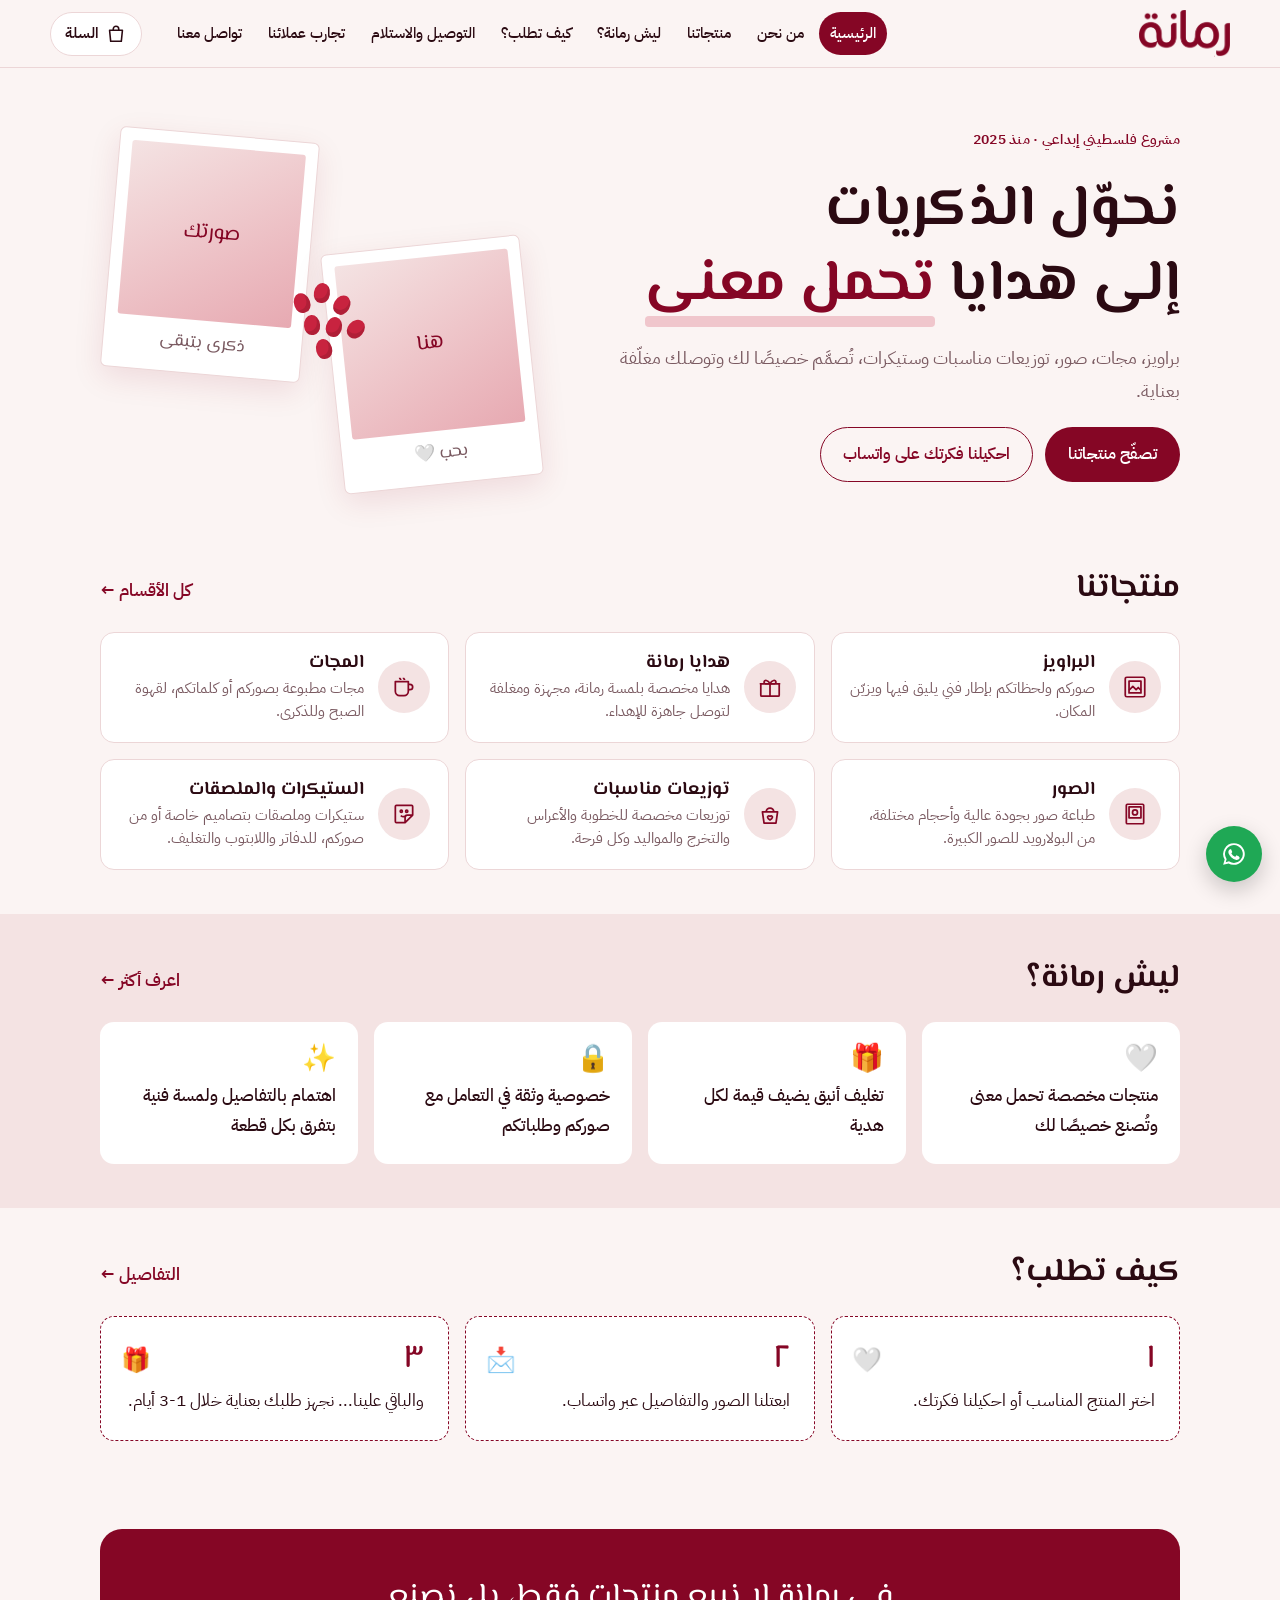
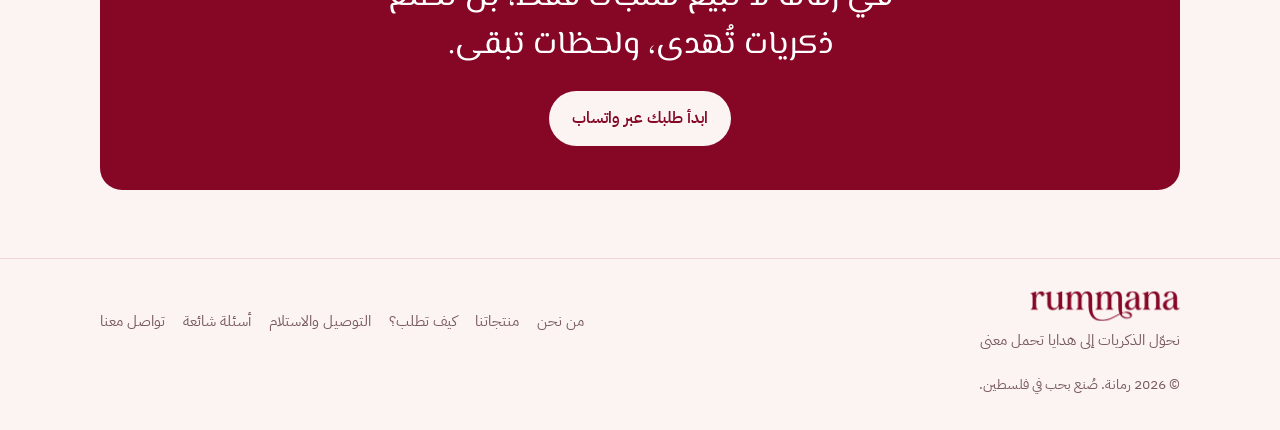
==== index.html @ a130f2e7 "Add Rummana store website Static Arabic RTL storefront with WhatsApp ordering, cart, FAQ and contact" ====
<!doctype html>
<html lang="ar" dir="rtl">
<head>
<meta charset="utf-8">
<meta name="viewport" content="width=device-width, initial-scale=1, viewport-fit=cover">
<meta name="description" content="رمانة مشروع فلسطيني إبداعي يقدّم منتجات وهدايا مخصصة: براويز، مجات، صور، توزيعات مناسبات وستيكرات. نحوّل الذكريات إلى هدايا تحمل معنى.">
<meta name="theme-color" content="#850625">
<link rel="canonical" href="https://rumana.ps/">
<meta property="og:type" content="website">
<meta property="og:url" content="https://rumana.ps/">
<meta property="og:title" content="رمانة | نحوّل الذكريات إلى هدايا تحمل معنى">
<meta property="og:description" content="منتجات وهدايا مخصصة من فلسطين: براويز، مجات، صور، توزيعات مناسبات وستيكرات. اطلب عبر واتساب.">
<meta property="og:image" content="https://rumana.ps/assets/logo-ar.png">
<meta property="og:locale" content="ar_PS">
<link rel="icon" type="image/png" href="assets/logo-ar.png">
<!--HEAD-START-->
<title>رمانة | هدايا تحمل معنى</title>
<link rel="preconnect" href="https://fonts.googleapis.com">
<link rel="preconnect" href="https://fonts.gstatic.com" crossorigin>
<link rel="stylesheet" href="https://fonts.googleapis.com/css2?family=El+Messiri:wght@500;600;700&family=IBM+Plex+Sans+Arabic:wght@400;500;600&display=swap">
<link rel="stylesheet" href="assets/style.css">
<!--HEAD-END-->
</head>
<body>
<!--BODY-START-->
<div class="site" dir="rtl" lang="ar">

<header class="topbar">
  <div class="topbar-in">
    <a href="#home" class="brand" aria-label="رمانة، الصفحة الرئيسية"><span class="logo-ar" role="img" aria-label="رمانة"></span></a>
    <button class="menu-btn" id="menuBtn" aria-expanded="false" aria-controls="mainNav"><span></span><span></span><span></span><b class="sr">القائمة</b></button>
    <button class="cart-btn" id="cartBtn" aria-controls="cart" aria-label="سلة الطلب">
      <svg viewBox="0 0 24 24" width="22" height="22" fill="none" stroke="currentColor" stroke-width="1.7" stroke-linejoin="round" aria-hidden="true"><path d="M5 8h14l-1.2 12H6.2L5 8Z"/><path d="M9 8V6.5a3 3 0 0 1 6 0V8"/></svg>
      <span class="cart-label">السلة</span><b class="cart-count" id="cartCount" hidden>0</b>
    </button>
    <nav class="mainnav" id="mainNav" aria-label="القائمة الرئيسية">
      <a href="#home" data-nav="home">الرئيسية</a>
      <a href="#about" data-nav="about">من نحن</a>
      <div class="has-sub">
        <a href="#products" data-nav="products">منتجاتنا</a>
        <div class="sub" id="subNav"></div>
      </div>
      <a href="#why" data-nav="why">ليش رمانة؟</a>
      <a href="#how" data-nav="how">كيف تطلب؟</a>
      <a href="#delivery" data-nav="delivery">التوصيل والاستلام</a>
      <a href="#reviews" data-nav="reviews">تجارب عملائنا</a>
      <a href="#contact" data-nav="contact">تواصل معنا</a>
    </nav>
  </div>
</header>

<main id="main">

  <!-- ===== الصفحة الرئيسية ===== -->
  <section class="page" data-page="home">
    <div class="hero wrap">
      <div class="hero-copy">
        <p class="eyebrow">مشروع فلسطيني إبداعي · منذ 2025</p>
        <h1>نحوّل الذكريات<br>إلى هدايا <em>تحمل معنى</em></h1>
        <p class="lead">براويز، مجات، صور، توزيعات مناسبات وستيكرات، تُصمَّم خصيصًا لك وتوصلك مغلّفة بعناية.</p>
        <div class="cta-row">
          <a class="btn btn-primary" href="#products">تصفّح منتجاتنا</a>
          <a class="btn btn-ghost js-wa" data-msg="مرحبا رمانة 🤍 عندي فكرة هدية وبدي أستفسر عنها">احكيلنا فكرتك على واتساب</a>
        </div>
      </div>
      <div class="hero-art" aria-hidden="true">
        <div class="polaroid p1"><div class="ph"><span>صورتك</span></div><i>ذكرى بتبقى</i></div>
        <div class="polaroid p2"><div class="ph"><span>هنا</span></div><i>بحب 🤍</i></div>
        <div class="seeds"><b></b><b></b><b></b><b></b><b></b><b></b><b></b></div>
      </div>
    </div>

    <div class="wrap block">
      <div class="block-head">
        <h2>منتجاتنا</h2>
        <a class="more" href="#products">كل الأقسام ←</a>
      </div>
      <div class="cat-grid" id="homeCats"></div>
    </div>

    <div class="band">
      <div class="wrap block">
        <div class="block-head"><h2>ليش رمانة؟</h2><a class="more" href="#why">اعرف أكثر ←</a></div>
        <div class="why-grid js-why"></div>
      </div>
    </div>

    <div class="wrap block">
      <div class="block-head"><h2>كيف تطلب؟</h2><a class="more" href="#how">التفاصيل ←</a></div>
      <ol class="steps js-steps"></ol>
    </div>

    <div class="wrap block">
      <div class="closing">
        <p class="closing-line">في رمانة لا نبيع منتجات فقط، بل نصنع ذكريات تُهدى، ولحظات تبقى.</p>
        <a class="btn btn-light js-wa" data-msg="مرحبا رمانة 🤍 بدي أطلب">ابدأ طلبك عبر واتساب</a>
      </div>
    </div>
  </section>

  <!-- ===== من نحن ===== -->
  <section class="page" data-page="about" hidden>
    <div class="wrap page-head">
      <p class="eyebrow">من نحن</p>
      <h1>قصة رمانة</h1>
    </div>
    <div class="wrap about">
      <div class="prose">
        <p class="first">رمانة مشروع فلسطيني إبداعي تأسس عام 2025 انطلاقًا من شغف بالفن والتصوير والإيمان بأن أجمل الهدايا هي تلك التي تحمل قصة وذكرى ومعنى.</p>
        <p>نقدّم في رمانة منتجات وهدايا مخصصة تُصمَّم بعناية لتُعبّر عن أصحابها، وتحوّل الصور واللحظات والكلمات إلى قطع فنية يمكن الاحتفاظ بها أو إهداؤها لمن نحب.</p>
        <p>نمزج بين جودة الطباعة، والتخصيص، والتغليف الأنيق، واللمسة الفنية التي تجعل كل منتج مختلفًا وفريدًا. كما نحرص على دعم الإنتاج المحلي والتعاون مع سيدات فلسطينيات في بعض المنتجات اليدوية، لنمنح كل قطعة قيمة تتجاوز شكلها الخارجي.</p>
        <p class="pull">في رمانة لا نبيع منتجات فقط، بل نصنع ذكريات تُهدى، ولحظات تبقى.</p>
      </div>
      <aside class="facts">
        <div><span>التأسيس</span><b>2025</b></div>
        <div><span>من</span><b>فلسطين</b></div>
        <div><span>شغفنا</span><b>الفن والتصوير</b></div>
        <div><span>نتعاون مع</span><b>سيدات فلسطينيات</b></div>
      </aside>
    </div>
  </section>

  <!-- ===== منتجاتنا ===== -->
  <section class="page" data-page="products" hidden>
    <div class="wrap page-head">
      <p class="eyebrow">منتجاتنا</p>
      <h1>اختر القسم</h1>
      <p class="lead">كل منتج بنجهزه خصيصًا إلك. اختر القسم، أو احكيلنا فكرتك وإحنا بنساعدك.</p>
    </div>
    <div class="wrap"><div class="cat-grid big" id="allCats"></div></div>
  </section>

  <!-- ===== صفحة القسم (تتعبّى تلقائيًا) ===== -->
  <section class="page" data-page="category" hidden>
    <div class="wrap page-head">
      <nav class="crumbs" aria-label="مسار التصفح"><a href="#products">منتجاتنا</a> <span>/</span> <span id="catCrumb"></span></nav>
      <h1 id="catTitle"></h1>
      <p class="lead" id="catBlurb"></p>
    </div>
    <div class="wrap">
      <div class="prod-grid" id="prodGrid"></div>
      <div class="custom-note">
        <p>ما لقيت اللي ببالك؟ كل منتجاتنا قابلة للتخصيص.</p>
        <a class="btn btn-primary js-wa" id="catCustom">احكيلنا فكرتك</a>
      </div>
      <div class="other-cats">
        <h2>أقسام ثانية</h2>
        <div class="chips" id="otherCats"></div>
      </div>
    </div>
  </section>

  <!-- ===== ليش رمانة ===== -->
  <section class="page" data-page="why" hidden>
    <div class="wrap page-head">
      <p class="eyebrow">ليش رمانة؟</p>
      <h1>لأن كل هدية إلها قصة</h1>
    </div>
    <div class="wrap"><div class="why-grid big js-why"></div></div>
  </section>

  <!-- ===== كيف تطلب ===== -->
  <section class="page" data-page="how" hidden>
    <div class="wrap page-head">
      <p class="eyebrow">كيف تطلب؟</p>
      <h1>ثلاث خطوات وبس</h1>
    </div>
    <div class="wrap">
      <ol class="steps big js-steps"></ol>
      <div class="faq" id="faq">
        <h2>أسئلة بتتكرر</h2>
        <div class="faq-list" id="faqList"></div>
      </div>
      <div class="custom-note">
        <p>جاهز؟ ابعتلنا على واتساب وابدأ طلبك.</p>
        <a class="btn btn-primary js-wa" data-msg="مرحبا رمانة 🤍 بدي أطلب">اطلب عبر واتساب</a>
      </div>
    </div>
  </section>

  <!-- ===== التوصيل والاستلام ===== -->
  <section class="page" data-page="delivery" hidden>
    <div class="wrap page-head">
      <p class="eyebrow">التوصيل والاستلام</p>
      <h1>بنوصلك وين ما كنت</h1>
    </div>
    <div class="wrap delivery">
      <div class="del-card">
        <span class="del-ic" aria-hidden="true">📦</span>
        <h2>التوصيل</h2>
        <p>نوفر خدمة التوصيل إلى مختلف مناطق الضفة الغربية والقدس.</p>
      </div>
      <div class="del-card">
        <span class="del-ic" aria-hidden="true">📍</span>
        <h2>نقاط الاستلام</h2>
        <p>كما تتوفر نقاط استلام لتسهيل استلام طلباتكم في:</p>
        <ul class="pickups" id="pickups"></ul>
      </div>
    </div>
    <div class="wrap"><p class="soft-note">نسعى دائمًا لتوفير خيارات استلام مريحة تناسبكم.</p></div>
  </section>

  <!-- ===== تجارب عملائنا ===== -->
  <section class="page" data-page="reviews" hidden>
    <div class="wrap page-head">
      <p class="eyebrow">تجارب عملائنا</p>
      <h1>كلامكم بيفرق معنا</h1>
      <p class="lead">كلمات جميلة نعتز بها من أشخاص اختاروا رمانة لتوثيق لحظاتهم وهداياهم المميزة 🤍</p>
    </div>
    <div class="wrap"><div class="reviews" id="reviews"></div></div>
  </section>

  <!-- ===== تواصل معنا ===== -->
  <section class="page" data-page="contact" hidden>
    <div class="wrap page-head">
      <p class="eyebrow">تواصل معنا</p>
      <h1>احكي معنا</h1>
      <p class="lead">جاهزين نساعدك في تنفيذ فكرتك أو الإجابة عن أي استفسار 🤍</p>
    </div>
    <div class="wrap contact" id="contactList"></div>
    <div class="wrap">
      <form class="order-form" id="inqForm" novalidate>
        <div class="of-head">
          <h2>ابعتلنا طلبك أو فكرتك</h2>
          <p>عبّي التفاصيل وبتنفتح محادثة واتساب فيها رسالتك جاهزة. الصور بتبعتها بنفس المحادثة.</p>
        </div>
        <div class="fields" id="inqFields"></div>
        <div class="field full">
          <label for="inq-cat">القسم</label>
          <select id="inq-cat" name="cat"></select>
        </div>
        <div class="field full">
          <label for="inq-details">شو فكرتك؟ <i>*</i></label>
          <textarea id="inq-details" name="details" rows="4" required placeholder="مثلًا: برواز لصورة تخرج بحجم 30×40 مع جملة تحت الصورة"></textarea>
        </div>
        <div class="form-foot">
          <button class="btn btn-primary" type="submit">أرسل عبر واتساب</button>
          <p class="form-msg" id="inqMsg" role="status"></p>
        </div>
      </form>
    </div>
  </section>

</main>

<footer class="foot">
  <div class="wrap foot-in">
    <div class="foot-brand">
      <span class="logo-en" role="img" aria-label="rummana"></span>
      <p>نحوّل الذكريات إلى هدايا تحمل معنى</p>
    </div>
    <nav class="foot-nav" aria-label="روابط سريعة">
      <a href="#about">من نحن</a><a href="#products">منتجاتنا</a><a href="#how">كيف تطلب؟</a><a href="#delivery">التوصيل والاستلام</a><a href="#how">أسئلة شائعة</a><a href="#contact">تواصل معنا</a>
    </nav>
    <p class="copy">© <span id="yr">2025</span> رمانة. صُنع بحب في فلسطين.</p>
  </div>
</footer>

<div class="drawer-bg" id="cartBg" hidden></div>
<aside class="drawer" id="cart" hidden aria-label="سلة الطلب" tabindex="-1">
  <div class="dr-head">
    <h2>سلة الطلب</h2>
    <button class="dr-close" id="cartClose" aria-label="إغلاق السلة">×</button>
  </div>
  <div class="dr-body">
    <div class="cart-empty" id="cartEmpty">
      <p>السلة فاضية.</p>
      <a class="btn btn-ghost" href="#products" id="cartBrowse">تصفّح منتجاتنا</a>
    </div>
    <ul class="cart-items" id="cartItems"></ul>
    <div class="cart-total" id="cartTotal" hidden></div>
    <form class="order-form in-drawer" id="checkout" novalidate hidden>
      <h3>بيانات الطلب</h3>
      <div class="fields" id="coFields"></div>
      <div class="field full">
        <label for="co-notes">ملاحظات أو نص بدك نطبعه</label>
        <textarea id="co-notes" name="notes" rows="3"></textarea>
      </div>
      <div class="form-foot">
        <button class="btn btn-primary" type="submit">أرسل الطلب عبر واتساب</button>
        <p class="form-msg" id="coMsg" role="status"></p>
      </div>
      <p class="small">بعد ما تبعت الطلب، ابعتلنا الصور بنفس محادثة الواتساب.</p>
    </form>
  </div>
</aside>

<div class="toast" id="toast" role="status" hidden></div>

<a class="wa-float js-wa" data-msg="مرحبا رمانة 🤍" aria-label="راسلنا على واتساب">
  <svg viewBox="0 0 24 24" width="26" height="26" aria-hidden="true"><path fill="currentColor" d="M12 2a10 10 0 0 0-8.6 15.1L2 22l5-1.3A10 10 0 1 0 12 2Zm0 18.2c-1.5 0-3-.4-4.3-1.2l-.3-.2-3 .8.8-2.9-.2-.3A8.2 8.2 0 1 1 12 20.2Zm4.5-6.1c-.2-.1-1.5-.7-1.7-.8-.2-.1-.4-.1-.6.1l-.8 1c-.1.2-.3.2-.5.1a6.7 6.7 0 0 1-3.3-2.9c-.2-.4.2-.4.7-1.3.1-.2 0-.3 0-.4l-.8-1.8c-.2-.5-.4-.4-.6-.4h-.5a1 1 0 0 0-.7.3 3 3 0 0 0-.9 2.2c0 1.3.9 2.5 1 2.7.1.2 1.8 2.8 4.4 3.9 1.6.7 2.3.8 3.1.6.5-.1 1.5-.6 1.7-1.2.2-.6.2-1.1.2-1.2-.1-.1-.3-.2-.6-.3Z"/></svg>
</a>

</div>

<script src="assets/data.js"></script>
<script src="assets/app.js"></script>
<!--BODY-END-->
</body>
</html>
---- assets/style.css ----
/* Layout: soft blush ground, maroon brand ink, polaroid hero; content in a centered 1120px column, RTL */
:root{
  --bg:#FBF4F3;          /* blush paper */
  --surface:#FFFFFF;
  --tint:#F4E3E3;        /* pomegranate pith */
  --ink:#2B0A12;         /* deep wine ink */
  --muted:#7A5A61;
  --line:#ECD6D7;
  --brand:#850625;       /* logo maroon */
  --brand-ink:#FFFFFF;
  --seed:#C8233F;        /* pomegranate seed */
  --leaf:#5E7550;
  --shadow:0 10px 30px rgba(133,6,37,.10);
  --f-display:"El Messiri", "IBM Plex Sans Arabic", "Segoe UI", Tahoma, sans-serif;
  --f-body:"IBM Plex Sans Arabic", "Segoe UI", Tahoma, Arial, sans-serif;
  --r:14px;
}
@media (prefers-color-scheme: dark){
  :root:not([data-theme="light"]){
    --bg:#1A0A0E; --surface:#24111A; --tint:#2E1520; --ink:#F7E9EB; --muted:#C2A3A9;
    --line:#3C1E28; --brand:#E2597A; --brand-ink:#1A0A0E; --seed:#FF7D95; --leaf:#9DB58E;
    --shadow:0 10px 30px rgba(0,0,0,.35); color-scheme:dark;
  }
}
:root[data-theme="dark"]{
  --bg:#1A0A0E; --surface:#24111A; --tint:#2E1520; --ink:#F7E9EB; --muted:#C2A3A9;
  --line:#3C1E28; --brand:#E2597A; --brand-ink:#1A0A0E; --seed:#FF7D95; --leaf:#9DB58E;
  --shadow:0 10px 30px rgba(0,0,0,.35); color-scheme:dark;
}

*,*::before,*::after{box-sizing:border-box}
[hidden]{display:none!important}
html{scroll-behavior:smooth}
body{margin:0;background:var(--bg);color:var(--ink);font-family:var(--f-body);font-size:17px;line-height:1.8}
.site{direction:rtl;min-height:100vh;display:flex;flex-direction:column;background:var(--bg);color:var(--ink);font-family:var(--f-body);font-size:17px;line-height:1.8}
main{flex:1}
img{max-width:100%;display:block}
a{color:inherit}
h1,h2,h3{font-family:var(--f-display);line-height:1.3;text-wrap:balance;margin:0;font-weight:700}
h1{font-size:clamp(2rem,1.2rem + 3.6vw,3.6rem)}
h2{font-size:clamp(1.45rem,1.1rem + 1.2vw,2rem)}
h3{font-size:1.2rem}
p{margin:0}
.sr{position:absolute;width:1px;height:1px;overflow:hidden;clip:rect(0 0 0 0)}
.wrap{width:100%;max-width:1120px;margin-inline:auto;padding-inline:20px}
:focus-visible{outline:3px solid var(--seed);outline-offset:3px;border-radius:6px}

/* logos as masks so they recolor with the theme */
.logo-ar,.logo-en{display:block;background:var(--brand);-webkit-mask:var(--m) center/contain no-repeat;mask:var(--m) center/contain no-repeat}
.logo-ar{--m:url("[data-uri]");width:92px;aspect-ratio:387/199}
.logo-en{--m:url("[data-uri]");width:150px;aspect-ratio:310/61}

/* ---------- header ---------- */
.topbar{position:sticky;top:env(safe-area-inset-top,0px);z-index:30;background:color-mix(in srgb,var(--bg) 88%,transparent);backdrop-filter:blur(10px);border-bottom:1px solid var(--line)}
.topbar-in{max-width:1220px;margin-inline:auto;padding:10px 20px;display:flex;align-items:center;gap:24px}
.brand{display:block;flex:none}
.mainnav{display:flex;align-items:center;gap:4px;margin-inline-start:auto;flex-wrap:wrap}
.mainnav a{text-decoration:none;padding:8px 11px;border-radius:999px;font-size:.95rem;font-weight:500;color:var(--ink);white-space:nowrap}
.mainnav a:hover{background:var(--tint)}
.mainnav a.on{background:var(--brand);color:var(--brand-ink)}
.has-sub{position:relative}
.sub{position:absolute;inset-inline-start:0;top:100%;min-width:220px;background:var(--surface);border:1px solid var(--line);border-radius:var(--r);box-shadow:var(--shadow);padding:8px;display:none;flex-direction:column}
.has-sub:hover .sub,.has-sub:focus-within .sub{display:flex}
.sub a{border-radius:10px}
.menu-btn{display:none;margin-inline-start:auto;width:44px;height:44px;border:1px solid var(--line);border-radius:12px;background:var(--surface);flex-direction:column;justify-content:center;align-items:center;gap:5px;cursor:pointer}
.menu-btn span{display:block;width:20px;height:2px;background:var(--ink);border-radius:2px;transition:transform .2s}

@media (max-width:1060px){
  .menu-btn{display:flex}
  .topbar-in{flex-wrap:wrap}
  .mainnav{display:none;width:100%;flex-direction:column;align-items:stretch;padding-block:8px 14px}
  .mainnav.open{display:flex}
  .mainnav a{padding:12px 14px;font-size:1.05rem}
  .sub{position:static;display:flex;box-shadow:none;border:0;background:transparent;padding:0 16px 0 0;min-width:0}
  .sub a{font-size:.95rem;color:var(--muted)}
}

/* ---------- buttons ---------- */
.btn{display:inline-flex;align-items:center;justify-content:center;gap:8px;padding:12px 22px;border-radius:999px;font-weight:600;text-decoration:none;font-size:1rem;cursor:pointer;border:1.5px solid transparent;transition:transform .15s,background .15s}
.btn:hover{transform:translateY(-1px)}
.btn-primary{background:var(--brand);color:var(--brand-ink)}
.btn-ghost{border-color:var(--brand);color:var(--brand)}
.btn-ghost:hover{background:var(--tint)}
.btn-light{background:var(--bg);color:var(--brand)}
.cta-row{display:flex;flex-wrap:wrap;gap:12px}

/* ---------- hero ---------- */
.hero{display:grid;grid-template-columns:1.15fr .85fr;gap:40px;align-items:center;padding-block:56px 40px}
.hero-copy{display:flex;flex-direction:column;gap:20px;min-width:0}
.eyebrow{color:var(--brand);font-weight:600;font-size:.9rem;letter-spacing:.02em}
.hero h1 em{font-style:normal;color:var(--brand);position:relative;white-space:nowrap}
.hero h1 em::after{content:"";position:absolute;inset-inline:0;bottom:.05em;height:.18em;background:var(--seed);opacity:.22;border-radius:4px}
.lead{color:var(--muted);font-size:1.12rem;max-width:56ch}
.hero-art{position:relative;height:360px}
.polaroid{position:absolute;background:var(--surface);padding:12px 12px 14px;border-radius:6px;box-shadow:var(--shadow);width:200px;border:1px solid var(--line);display:flex;flex-direction:column;gap:8px}
.polaroid .ph{aspect-ratio:1;border-radius:3px;background:linear-gradient(150deg,var(--tint),color-mix(in srgb,var(--seed) 30%,var(--tint)));display:grid;place-items:center;color:var(--brand);font-family:var(--f-display);font-size:1.3rem}
.polaroid i{font-style:normal;font-family:var(--f-display);text-align:center;color:var(--muted)}
.p1{inset-inline-end:10px;top:10px;transform:rotate(5deg)}
.p2{inset-inline-start:10px;bottom:0;transform:rotate(-6deg)}
.seeds{position:absolute;inset-inline-end:44%;top:44%;width:80px;height:80px}
.seeds b{position:absolute;width:16px;height:20px;border-radius:50% 50% 45% 45%;background:var(--seed);box-shadow:inset -3px -4px 0 rgba(0,0,0,.12)}
.seeds b:nth-child(1){left:0;top:10px;transform:rotate(-20deg)}
.seeds b:nth-child(2){left:20px;top:0;transform:rotate(10deg)}
.seeds b:nth-child(3){left:40px;top:12px;transform:rotate(30deg)}
.seeds b:nth-child(4){left:10px;top:32px;transform:rotate(-5deg)}
.seeds b:nth-child(5){left:32px;top:34px;transform:rotate(15deg)}
.seeds b:nth-child(6){left:54px;top:36px;transform:rotate(40deg)}
.seeds b:nth-child(7){left:22px;top:56px;transform:rotate(-15deg)}
@media (prefers-reduced-motion:no-preference){
  .p1{animation:float 7s ease-in-out infinite}
  .p2{animation:float 8s ease-in-out infinite reverse}
  @keyframes float{50%{translate:0 -8px}}
}
@media (max-width:820px){
  .hero{grid-template-columns:1fr;padding-block:32px 16px}
  .hero-art{height:280px;max-width:380px;width:100%;margin-inline:auto}
  .polaroid{width:160px}
}

/* ---------- blocks ---------- */
.block{padding-block:44px}
.block-head{display:flex;align-items:baseline;justify-content:space-between;gap:16px;margin-bottom:22px}
.more{color:var(--brand);text-decoration:none;font-weight:600;white-space:nowrap}
.band{background:var(--tint)}
.page-head{padding-block:48px 28px;display:flex;flex-direction:column;gap:12px}
.page{padding-bottom:56px}
.page[data-page="home"]{padding-bottom:0}

/* categories */
.cat-grid{display:grid;grid-template-columns:repeat(3,minmax(0,1fr));gap:16px}
.cat{display:flex;gap:14px;align-items:center;padding:18px;background:var(--surface);border:1px solid var(--line);border-radius:var(--r);text-decoration:none;transition:border-color .15s,transform .15s}
.cat:hover{border-color:var(--brand);transform:translateY(-2px)}
.cat-ic{flex:none;width:52px;height:52px;border-radius:50%;background:var(--tint);color:var(--brand);display:grid;place-items:center}
.cat-ic svg{width:26px;height:26px}
.cat-tx{min-width:0;display:flex;flex-direction:column;gap:2px}
.cat-tx h3{font-size:1.15rem}
.cat-tx p{color:var(--muted);font-size:.92rem;line-height:1.6}
.cat-grid.big .cat{flex-direction:column;align-items:flex-start;padding:26px}
.cat-grid.big .cat-ic{width:64px;height:64px}
.cat-grid.big .go{color:var(--brand);font-weight:600;font-size:.95rem;margin-top:6px}
@media (max-width:900px){.cat-grid{grid-template-columns:repeat(2,minmax(0,1fr))}}
@media (max-width:560px){.cat-grid{grid-template-columns:1fr}}

/* why */
.why-grid{display:grid;grid-template-columns:repeat(4,minmax(0,1fr));gap:16px}
.why{background:var(--surface);border-radius:var(--r);padding:22px;display:flex;flex-direction:column;gap:10px}
.why .em{font-size:1.7rem;line-height:1}
.why p{font-weight:500}
.why-grid.big{grid-template-columns:repeat(2,minmax(0,1fr))}
.why-grid.big .why{border:1px solid var(--line);padding:30px}
.why-grid.big .why p{font-size:1.15rem}
@media (max-width:900px){.why-grid{grid-template-columns:repeat(2,minmax(0,1fr))}}
@media (max-width:560px){.why-grid,.why-grid.big{grid-template-columns:1fr}}

/* steps (a real sequence) */
.steps{list-style:none;margin:0;padding:0;display:grid;grid-template-columns:repeat(3,minmax(0,1fr));gap:16px;counter-reset:s}
.steps li{counter-increment:s;position:relative;padding:24px;border:1px dashed var(--brand);border-radius:var(--r);display:flex;flex-direction:column;gap:10px;background:var(--surface)}
.steps li::before{content:counter(s,arabic-indic);font-family:var(--f-display);font-size:2.2rem;line-height:1;color:var(--brand)}
.steps .em{position:absolute;inset-inline-end:20px;top:22px;font-size:1.5rem}
.steps.big li p{font-size:1.15rem}
@media (max-width:760px){.steps{grid-template-columns:1fr}}

.closing{background:var(--brand);color:var(--brand-ink);border-radius:22px;padding:44px 28px;display:flex;flex-direction:column;align-items:center;gap:22px;text-align:center}
.closing-line{font-family:var(--f-display);font-size:clamp(1.35rem,1rem + 1.4vw,2rem);max-width:30ch;line-height:1.5}

/* about */
.about{display:grid;grid-template-columns:1.6fr 1fr;gap:40px;align-items:start}
.prose{display:flex;flex-direction:column;gap:18px;max-width:64ch}
.prose .first{font-size:1.2rem;font-weight:500}
.pull{font-family:var(--f-display);font-size:1.5rem;color:var(--brand);border-inline-start:3px solid var(--seed);padding-inline-start:18px;line-height:1.6}
.facts{display:grid;grid-template-columns:1fr 1fr;gap:12px;background:var(--tint);border-radius:var(--r);padding:20px}
.facts div{display:flex;flex-direction:column}
.facts span{font-size:.85rem;color:var(--muted)}
.facts b{font-family:var(--f-display);font-size:1.2rem;color:var(--brand)}
@media (max-width:820px){.about{grid-template-columns:1fr}}

/* products */
.crumbs{font-size:.92rem;color:var(--muted);display:flex;gap:8px}
.crumbs a{color:var(--brand);text-decoration:none}
.prod-grid{display:grid;grid-template-columns:repeat(3,minmax(0,1fr));gap:20px}
.prod{background:var(--surface);border:1px solid var(--line);border-radius:var(--r);overflow:hidden;display:flex;flex-direction:column}
.prod-img{aspect-ratio:4/5;background:var(--tint);display:grid;place-items:center;overflow:hidden}
.prod-img img{width:100%;height:100%;object-fit:cover}
.prod-img.ph{border-bottom:1px dashed var(--line);color:var(--muted);font-size:.95rem;text-align:center;padding:12px;gap:6px;align-content:center}
.prod-img.ph svg{width:40px;height:40px;color:var(--brand);opacity:.6;margin-inline:auto}
.prod-body{padding:16px;display:flex;flex-direction:column;gap:8px;flex:1}
.prod-body p{color:var(--muted);font-size:.93rem;line-height:1.6}
.prod-foot{margin-top:auto;display:flex;align-items:center;justify-content:space-between;gap:10px;padding-top:8px;flex-wrap:wrap}
.price{font-family:var(--f-display);font-size:1.25rem;color:var(--brand);font-variant-numeric:tabular-nums}
.price.tbd{font-family:var(--f-body);font-size:.9rem;color:var(--muted)}
.prod .btn{padding:9px 16px;font-size:.92rem}
.prod.sample{opacity:.75}
.sample-tag{align-self:flex-start;font-size:.75rem;background:var(--tint);color:var(--brand);padding:2px 10px;border-radius:999px;font-weight:600}
@media (max-width:900px){.prod-grid{grid-template-columns:repeat(2,minmax(0,1fr))}}
@media (max-width:520px){.prod-grid{grid-template-columns:1fr}}
.custom-note{margin-top:32px;background:var(--tint);border-radius:var(--r);padding:22px;display:flex;align-items:center;justify-content:space-between;gap:16px;flex-wrap:wrap}
.custom-note p{font-weight:500;font-size:1.08rem}
.other-cats{margin-top:40px;display:flex;flex-direction:column;gap:14px}
.other-cats h2{font-size:1.3rem}
.chips{display:flex;flex-wrap:wrap;gap:10px}
.chips a{text-decoration:none;border:1px solid var(--line);background:var(--surface);padding:8px 16px;border-radius:999px;font-weight:500}
.chips a:hover{border-color:var(--brand);color:var(--brand)}

/* delivery */
.delivery{display:grid;grid-template-columns:1fr 1fr;gap:20px}
.del-card{background:var(--surface);border:1px solid var(--line);border-radius:var(--r);padding:28px;display:flex;flex-direction:column;gap:12px}
.del-ic{font-size:2rem;line-height:1}
.pickups{list-style:none;padding:0;margin:4px 0 0;display:flex;flex-wrap:wrap;gap:8px}
.pickups li{background:var(--tint);color:var(--brand);padding:6px 14px;border-radius:999px;font-weight:600;font-size:.95rem}
.soft-note{margin-top:22px;color:var(--muted)}
@media (max-width:760px){.delivery{grid-template-columns:1fr}}

/* reviews */
.reviews{display:grid;grid-template-columns:repeat(3,minmax(0,1fr));gap:18px}
.review{background:var(--surface);border:1px solid var(--line);border-radius:var(--r);padding:24px;display:flex;flex-direction:column;gap:14px}
.review blockquote{margin:0;font-size:1.05rem}
.review blockquote::before{content:"”";display:block;font-family:var(--f-display);font-size:3rem;line-height:.6;color:var(--seed)}
.review cite{font-style:normal;color:var(--muted);font-size:.92rem}
.empty{grid-column:1/-1;border:1.5px dashed var(--line);border-radius:var(--r);padding:40px 24px;text-align:center;display:flex;flex-direction:column;align-items:center;gap:14px;color:var(--muted)}
@media (max-width:900px){.reviews{grid-template-columns:1fr}}

/* contact */
.contact{display:grid;grid-template-columns:repeat(2,minmax(0,1fr));gap:18px}
.c-card{background:var(--surface);border:1px solid var(--line);border-radius:var(--r);padding:26px;display:flex;flex-direction:column;gap:10px;text-decoration:none;transition:border-color .15s}
a.c-card:hover{border-color:var(--brand)}
.c-card .em{font-size:1.8rem;line-height:1}
.c-card h2{font-size:1.3rem}
.c-card span{color:var(--muted);font-size:.92rem;direction:ltr;text-align:right}
.c-card.off{opacity:.7}
@media (max-width:760px){.contact{grid-template-columns:1fr}}

/* footer */
.foot{border-top:1px solid var(--line);margin-top:24px;padding-block:32px}
.foot-in{display:flex;flex-wrap:wrap;gap:20px 40px;align-items:center;justify-content:space-between}
.foot-brand{display:flex;flex-direction:column;gap:6px}
.foot-brand p{color:var(--muted);font-size:.92rem}
.foot-nav{display:flex;flex-wrap:wrap;gap:6px 18px}
.foot-nav a{text-decoration:none;color:var(--muted);font-size:.95rem}
.foot-nav a:hover{color:var(--brand)}
.copy{width:100%;color:var(--muted);font-size:.85rem}

/* whatsapp float */
.wa-float{position:fixed;inset-inline-start:18px;bottom:calc(18px + env(safe-area-inset-bottom,0px));width:56px;height:56px;border-radius:50%;background:#1FA855;color:#fff;display:grid;place-items:center;box-shadow:0 8px 22px rgba(0,0,0,.2);z-index:40;cursor:pointer}
.prod.sample .prod-img{aspect-ratio:4/3}

/* ---------- cart button ---------- */
.cart-btn{position:relative;display:inline-flex;align-items:center;gap:6px;height:44px;padding:0 14px;border-radius:999px;border:1px solid var(--line);background:var(--surface);color:var(--ink);font:inherit;font-weight:600;font-size:.95rem;cursor:pointer;order:3;flex:none}
.cart-btn:hover{border-color:var(--brand)}
.cart-count{min-width:22px;height:22px;border-radius:999px;background:var(--brand);color:var(--brand-ink);font-size:.8rem;display:grid;place-items:center;padding-inline:6px;font-variant-numeric:tabular-nums}
.mainnav{order:2}
@media (max-width:1060px){
  .menu-btn{order:2}
  .cart-btn{order:3}
  .mainnav{order:4}
}
@media (max-width:420px){.cart-label{display:none}}

/* ---------- drawer ---------- */
body.lock{overflow:hidden}
.drawer-bg{position:fixed;inset:0;background:rgba(20,4,8,.45);z-index:50}
.drawer{position:fixed;top:0;bottom:0;inset-inline-end:0;width:min(440px,100%);background:var(--bg);color:var(--ink);z-index:51;display:flex;flex-direction:column;box-shadow:var(--shadow);padding-top:env(safe-area-inset-top,0px);padding-bottom:env(safe-area-inset-bottom,0px);direction:rtl;font-family:var(--f-body);outline:none}
.dr-head{display:flex;align-items:center;justify-content:space-between;padding:16px 20px;border-bottom:1px solid var(--line)}
.dr-close{width:40px;height:40px;border-radius:50%;border:1px solid var(--line);background:var(--surface);color:var(--ink);font-size:1.5rem;line-height:1;cursor:pointer}
.dr-body{flex:1;overflow-y:auto;padding:18px 20px 28px;display:flex;flex-direction:column;gap:18px}
.cart-empty{display:flex;flex-direction:column;align-items:center;gap:14px;padding:40px 0;color:var(--muted)}
.cart-items{list-style:none;margin:0;padding:0;display:flex;flex-direction:column;gap:10px}
.ci{display:flex;align-items:center;justify-content:space-between;gap:12px;background:var(--surface);border:1px solid var(--line);border-radius:12px;padding:12px 14px}
.ci-tx{display:flex;flex-direction:column;min-width:0}
.ci-tx span{color:var(--muted);font-size:.88rem}
.qty{display:flex;align-items:center;gap:8px;flex:none;font-variant-numeric:tabular-nums}
.qty button{width:32px;height:32px;border-radius:50%;border:1px solid var(--line);background:var(--bg);color:var(--ink);font-size:1.1rem;cursor:pointer}
.cart-total{background:var(--tint);border-radius:12px;padding:14px;display:flex;flex-direction:column;gap:6px}
.cart-total .row{display:flex;justify-content:space-between;font-size:1.1rem}
.cart-total b{font-family:var(--f-display);color:var(--brand);font-variant-numeric:tabular-nums}
.small{font-size:.86rem;color:var(--muted);line-height:1.6}

/* ---------- forms ---------- */
.order-form{margin-top:28px;background:var(--surface);border:1px solid var(--line);border-radius:18px;padding:28px;display:grid;grid-template-columns:1fr 1fr;gap:16px}
.order-form.in-drawer{margin-top:0;padding:18px;grid-template-columns:1fr}
.order-form h3{grid-column:1/-1}
.of-head{grid-column:1/-1;display:flex;flex-direction:column;gap:6px}
.of-head p{color:var(--muted)}
.fields{display:contents}
.field{display:flex;flex-direction:column;gap:6px;min-width:0;border:0;padding:0;margin:0}
.field.full,.form-foot{grid-column:1/-1}
.field label,.field legend{font-weight:600;font-size:.95rem}
.field i{font-style:normal;color:var(--seed)}
.field input,.field select,.field textarea{font:inherit;color:var(--ink);background:var(--bg);border:1px solid var(--line);border-radius:10px;padding:11px 12px;width:100%}
.field input:focus,.field select:focus,.field textarea:focus{outline:2px solid var(--brand);outline-offset:0;border-color:transparent}
.field [aria-invalid="true"]{border-color:var(--seed);background:color-mix(in srgb,var(--seed) 8%,var(--bg))}
.recv{flex-direction:row;flex-wrap:wrap;gap:10px 18px;align-items:center}
.recv legend{width:100%;margin-bottom:6px;float:right}
.opt{display:inline-flex;align-items:center;gap:8px;font-weight:500;cursor:pointer;background:var(--bg);border:1px solid var(--line);padding:8px 14px;border-radius:999px}
.opt input{accent-color:var(--brand);width:auto}
.form-foot{display:flex;flex-wrap:wrap;align-items:center;gap:12px}
.form-msg{font-size:.92rem;color:var(--muted)}
.form-msg a{color:var(--brand);font-weight:600}
@media (max-width:640px){.order-form{grid-template-columns:1fr;padding:20px}}

/* ---------- FAQ ---------- */
.faq{margin-top:48px;display:flex;flex-direction:column;gap:16px}
.faq-list{display:flex;flex-direction:column;gap:10px;max-width:780px}
.faq details{background:var(--surface);border:1px solid var(--line);border-radius:12px;padding:0 18px}
.faq summary{cursor:pointer;font-weight:600;padding:14px 0;list-style:none;display:flex;justify-content:space-between;gap:12px}
.faq summary::-webkit-details-marker{display:none}
.faq summary::after{content:"+";color:var(--brand);font-size:1.3rem;line-height:1}
.faq details[open] summary::after{content:"−"}
.faq details p{padding-bottom:16px;color:var(--muted)}

/* ---------- toast ---------- */
.toast{position:fixed;bottom:calc(20px + env(safe-area-inset-bottom,0px));inset-inline:0;margin-inline:auto;width:max-content;max-width:calc(100% - 32px);background:var(--ink);color:var(--bg);padding:10px 16px;border-radius:999px;z-index:60;display:flex;align-items:center;gap:12px;font-weight:500;direction:rtl}
.toast button{font:inherit;font-weight:700;background:transparent;border:0;color:inherit;text-decoration:underline;cursor:pointer}
.copy-box{display:flex;flex-direction:column;gap:10px;width:100%;color:var(--ink)}
.copy-box textarea{font:inherit;font-size:.9rem;color:var(--ink);background:var(--bg);border:1px solid var(--line);border-radius:10px;padding:10px;width:100%}
.form-msg:has(.copy-box){width:100%}
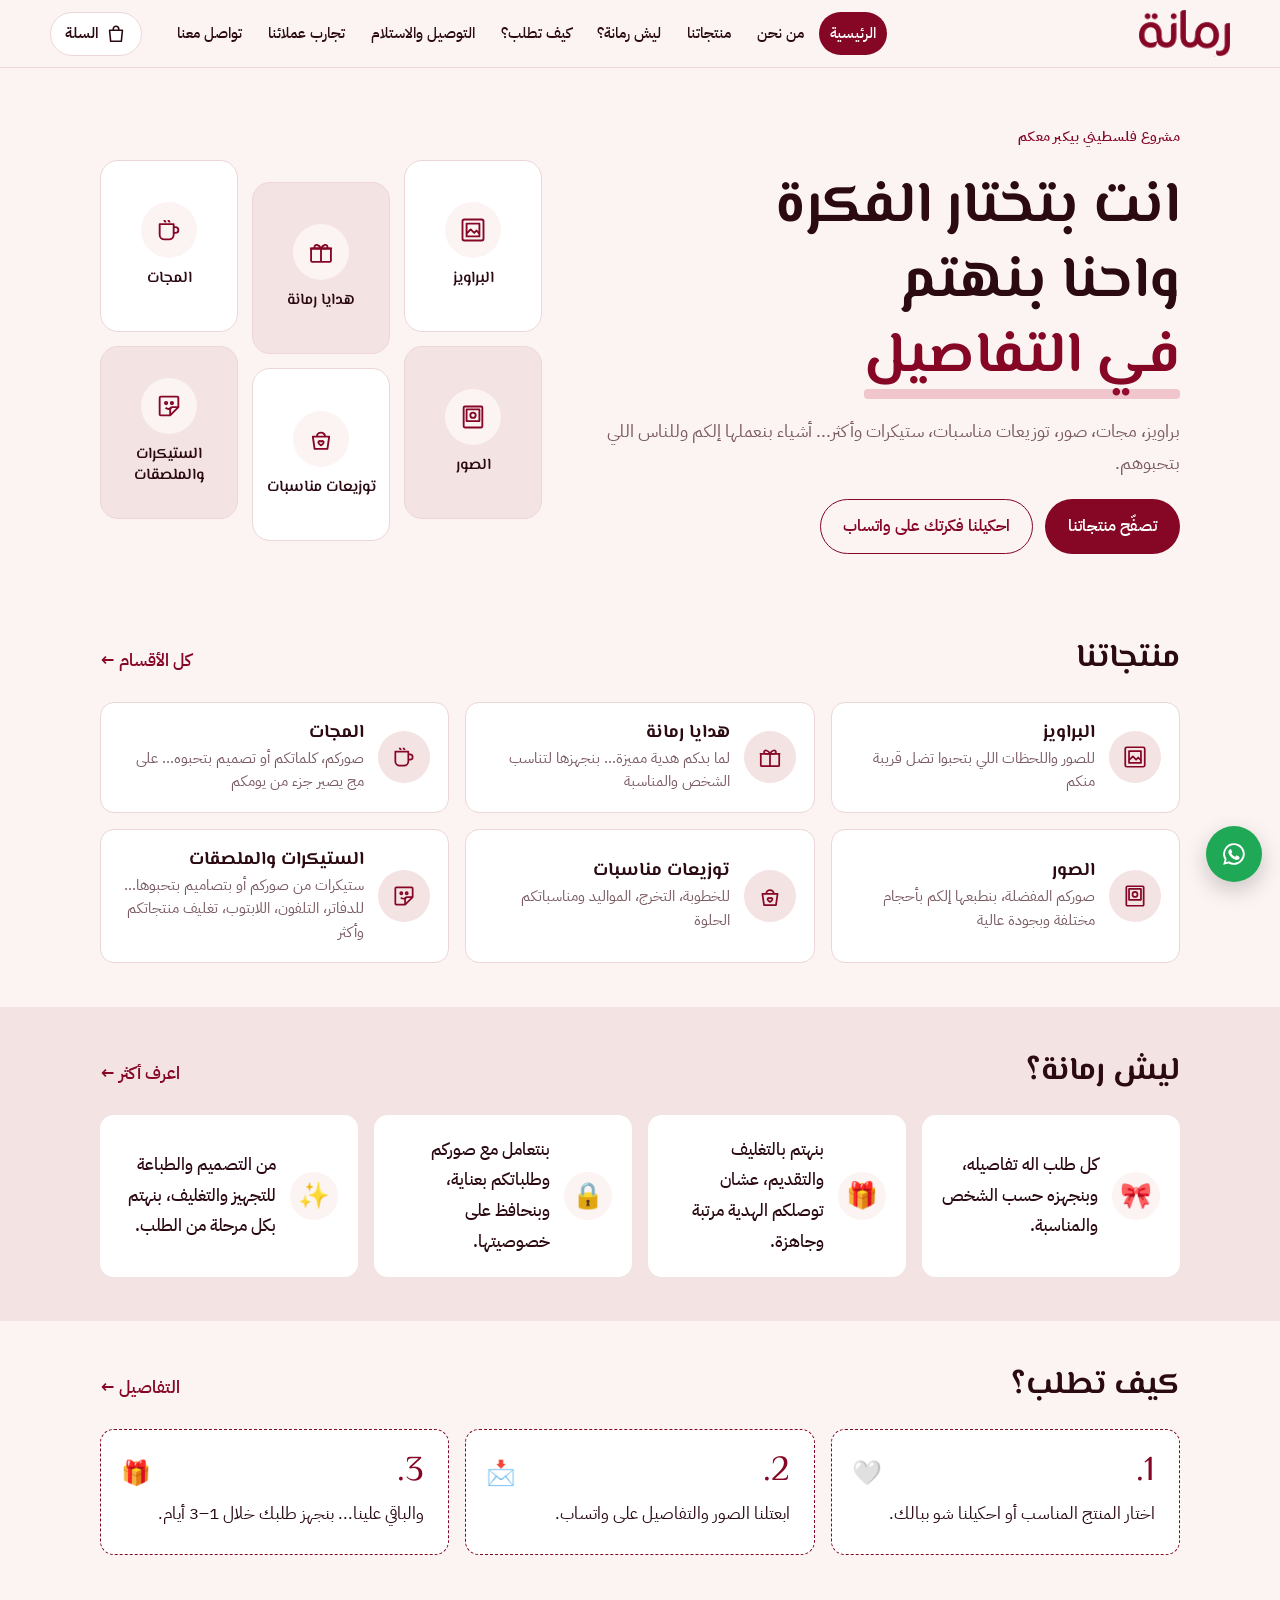
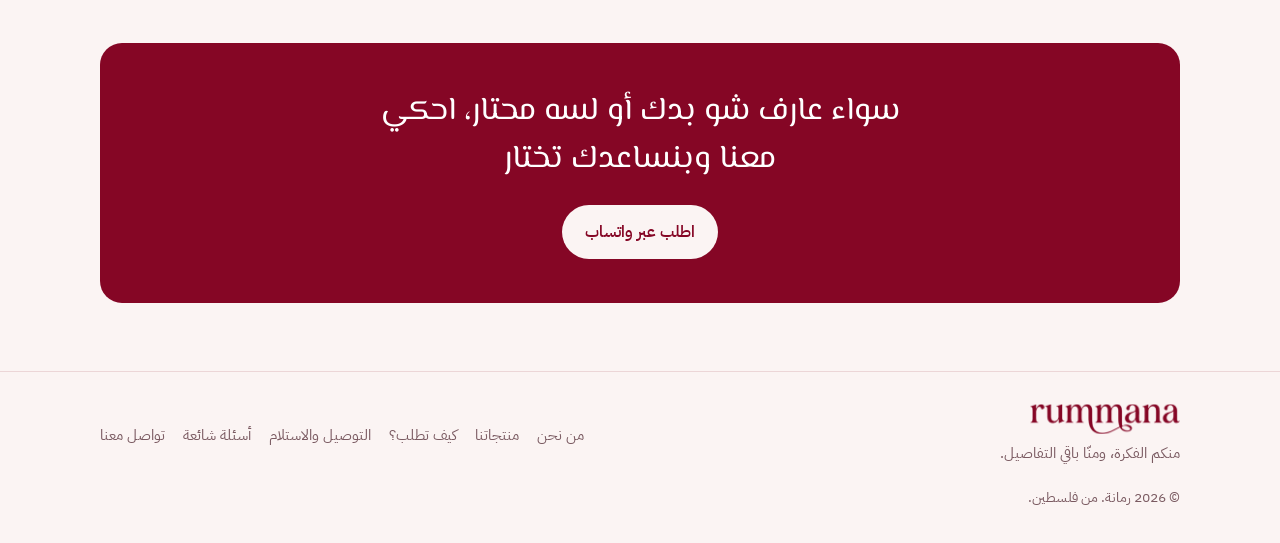
==== commit 92047c84: "Apply owner's edits: light theme on phones, home button, new hero and copy, brand contact icons Co-A" ====
--- a/index.html
+++ b/index.html
@@ -4,17 +4,18 @@
 <meta charset="utf-8">
 <meta name="viewport" content="width=device-width, initial-scale=1, viewport-fit=cover">
 <meta name="description" content="رمانة مشروع فلسطيني إبداعي يقدّم منتجات وهدايا مخصصة: براويز، مجات، صور، توزيعات مناسبات وستيكرات. نحوّل الذكريات إلى هدايا تحمل معنى.">
-<meta name="theme-color" content="#850625">
+<meta name="theme-color" content="#FBF4F3">
+<meta name="color-scheme" content="light only">
 <link rel="canonical" href="https://rumana.ps/">
 <meta property="og:type" content="website">
 <meta property="og:url" content="https://rumana.ps/">
-<meta property="og:title" content="رمانة | نحوّل الذكريات إلى هدايا تحمل معنى">
+<meta property="og:title" content="رمانة | انت بتختار الفكرة، واحنا بنهتم في التفاصيل">
 <meta property="og:description" content="منتجات وهدايا مخصصة من فلسطين: براويز، مجات، صور، توزيعات مناسبات وستيكرات. اطلب عبر واتساب.">
 <meta property="og:image" content="https://rumana.ps/assets/logo-ar.png">
 <meta property="og:locale" content="ar_PS">
 <link rel="icon" type="image/png" href="assets/logo-ar.png">
 <!--HEAD-START-->
-<title>رمانة | هدايا تحمل معنى</title>
+<title>رمانة | هدايا مخصصة من فلسطين</title>
 <link rel="preconnect" href="https://fonts.googleapis.com">
 <link rel="preconnect" href="https://fonts.gstatic.com" crossorigin>
 <link rel="stylesheet" href="https://fonts.googleapis.com/css2?family=El+Messiri:wght@500;600;700&family=IBM+Plex+Sans+Arabic:wght@400;500;600&display=swap">
@@ -28,6 +29,7 @@
 <header class="topbar">
   <div class="topbar-in">
     <a href="#home" class="brand" aria-label="رمانة، الصفحة الرئيسية"><span class="logo-ar" role="img" aria-label="رمانة"></span></a>
+    <a href="#home" class="home-btn" aria-label="الرئيسية"><svg viewBox="0 0 24 24" width="20" height="20" fill="none" stroke="currentColor" stroke-width="1.8" stroke-linejoin="round" stroke-linecap="round" aria-hidden="true"><path d="M3.5 10.5 12 3.5l8.5 7"/><path d="M5.5 9v11h13V9"/><path d="M10 20v-6h4v6"/></svg><span>الرئيسية</span></a>
     <button class="menu-btn" id="menuBtn" aria-expanded="false" aria-controls="mainNav"><span></span><span></span><span></span><b class="sr">القائمة</b></button>
     <button class="cart-btn" id="cartBtn" aria-controls="cart" aria-label="سلة الطلب">
       <svg viewBox="0 0 24 24" width="22" height="22" fill="none" stroke="currentColor" stroke-width="1.7" stroke-linejoin="round" aria-hidden="true"><path d="M5 8h14l-1.2 12H6.2L5 8Z"/><path d="M9 8V6.5a3 3 0 0 1 6 0V8"/></svg>
@@ -55,19 +57,15 @@
   <section class="page" data-page="home">
     <div class="hero wrap">
       <div class="hero-copy">
-        <p class="eyebrow">مشروع فلسطيني إبداعي · منذ 2025</p>
-        <h1>نحوّل الذكريات<br>إلى هدايا <em>تحمل معنى</em></h1>
-        <p class="lead">براويز، مجات، صور، توزيعات مناسبات وستيكرات، تُصمَّم خصيصًا لك وتوصلك مغلّفة بعناية.</p>
+        <p class="eyebrow">مشروع فلسطيني بيكبر معكم</p>
+        <h1>انت بتختار الفكرة<br>واحنا بنهتم <em>في التفاصيل</em></h1>
+        <p class="lead">براويز، مجات، صور، توزيعات مناسبات، ستيكرات وأكثر... أشياء بنعملها إلكم وللناس اللي بتحبوهم.</p>
         <div class="cta-row">
           <a class="btn btn-primary" href="#products">تصفّح منتجاتنا</a>
           <a class="btn btn-ghost js-wa" data-msg="مرحبا رمانة 🤍 عندي فكرة هدية وبدي أستفسر عنها">احكيلنا فكرتك على واتساب</a>
         </div>
       </div>
-      <div class="hero-art" aria-hidden="true">
-        <div class="polaroid p1"><div class="ph"><span>صورتك</span></div><i>ذكرى بتبقى</i></div>
-        <div class="polaroid p2"><div class="ph"><span>هنا</span></div><i>بحب 🤍</i></div>
-        <div class="seeds"><b></b><b></b><b></b><b></b><b></b><b></b><b></b></div>
-      </div>
+      <div class="hero-art" id="heroTiles"></div>
     </div>
 
     <div class="wrap block">
@@ -92,8 +90,8 @@
 
     <div class="wrap block">
       <div class="closing">
-        <p class="closing-line">في رمانة لا نبيع منتجات فقط، بل نصنع ذكريات تُهدى، ولحظات تبقى.</p>
-        <a class="btn btn-light js-wa" data-msg="مرحبا رمانة 🤍 بدي أطلب">ابدأ طلبك عبر واتساب</a>
+        <p class="closing-line">سواء عارف شو بدك أو لسه محتار، احكي معنا وبنساعدك تختار</p>
+        <a class="btn btn-light js-wa" data-msg="مرحبا رمانة 🤍 بدي أطلب">اطلب عبر واتساب</a>
       </div>
     </div>
   </section>
@@ -106,10 +104,10 @@
     </div>
     <div class="wrap about">
       <div class="prose">
-        <p class="first">رمانة مشروع فلسطيني إبداعي تأسس عام 2025 انطلاقًا من شغف بالفن والتصوير والإيمان بأن أجمل الهدايا هي تلك التي تحمل قصة وذكرى ومعنى.</p>
-        <p>نقدّم في رمانة منتجات وهدايا مخصصة تُصمَّم بعناية لتُعبّر عن أصحابها، وتحوّل الصور واللحظات والكلمات إلى قطع فنية يمكن الاحتفاظ بها أو إهداؤها لمن نحب.</p>
-        <p>نمزج بين جودة الطباعة، والتخصيص، والتغليف الأنيق، واللمسة الفنية التي تجعل كل منتج مختلفًا وفريدًا. كما نحرص على دعم الإنتاج المحلي والتعاون مع سيدات فلسطينيات في بعض المنتجات اليدوية، لنمنح كل قطعة قيمة تتجاوز شكلها الخارجي.</p>
-        <p class="pull">في رمانة لا نبيع منتجات فقط، بل نصنع ذكريات تُهدى، ولحظات تبقى.</p>
+        <p class="first">بلشت رمانة في 2025 من حبّنا للفن، الصور، والتفاصيل الحلوة. ومن فكرة بسيطة: الهدية بتكون أحلى لما تكون معمولة خصيصًا للشخص اللي بنحبّه.</p>
+        <p>عشان هيك، بنعمل هدايا ومنتجات مخصصة من صوركم، كلماتكم وأفكاركم، ونهتم إنها تطلع بطريقة تشبهكم وتناسب الأشخاص والمناسبات اللي اخترتوها إلها.</p>
+        <p>من الطباعة والتصميم للتجهيز والتغليف، كل مرحلة في رمانة بنهتم فيها، وبنتعاون كمان مع سيدات فلسطينيات في بعض المنتجات اليدوية، عشان تضل اللمسة الفلسطينية حاضرة في جزء من اللي بنقدمه.</p>
+        <p>رمانة لسه ببدايتها، وعم تكبر مع كل طلب، وكل شخص اختار يكون جزء من حكايتها</p>
       </div>
       <aside class="facts">
         <div><span>التأسيس</span><b>2025</b></div>
@@ -154,7 +152,7 @@
   <section class="page" data-page="why" hidden>
     <div class="wrap page-head">
       <p class="eyebrow">ليش رمانة؟</p>
-      <h1>لأن كل هدية إلها قصة</h1>
+      <h1>لأن التفاصيل بتفرق</h1>
     </div>
     <div class="wrap"><div class="why-grid big js-why"></div></div>
   </section>
@@ -205,7 +203,7 @@
     <div class="wrap page-head">
       <p class="eyebrow">تجارب عملائنا</p>
       <h1>كلامكم بيفرق معنا</h1>
-      <p class="lead">كلمات جميلة نعتز بها من أشخاص اختاروا رمانة لتوثيق لحظاتهم وهداياهم المميزة 🤍</p>
+      <p class="lead">بنفرح لما نعرف إن طلبكم وصلكم زي ما حبيتوا... وهاي بعض الآراء اللي شاركتونا فيها 🤍</p>
     </div>
     <div class="wrap"><div class="reviews" id="reviews"></div></div>
   </section>
@@ -247,12 +245,12 @@
   <div class="wrap foot-in">
     <div class="foot-brand">
       <span class="logo-en" role="img" aria-label="rummana"></span>
-      <p>نحوّل الذكريات إلى هدايا تحمل معنى</p>
+      <p>منكم الفكرة، ومنّا باقي التفاصيل.</p>
     </div>
     <nav class="foot-nav" aria-label="روابط سريعة">
       <a href="#about">من نحن</a><a href="#products">منتجاتنا</a><a href="#how">كيف تطلب؟</a><a href="#delivery">التوصيل والاستلام</a><a href="#how">أسئلة شائعة</a><a href="#contact">تواصل معنا</a>
     </nav>
-    <p class="copy">© <span id="yr">2025</span> رمانة. صُنع بحب في فلسطين.</p>
+    <p class="copy">© <span id="yr">2026</span> رمانة. من فلسطين.</p>
   </div>
 </footer>
 
--- a/assets/style.css
+++ b/assets/style.css
@@ -1,4 +1,4 @@
-/* Layout: soft blush ground, maroon brand ink, polaroid hero; content in a centered 1120px column, RTL */
+/* Layout: soft blush ground, maroon brand ink, category-tile hero; always light (same on phones and laptops); content in a centered 1120px column, RTL */
 :root{
   --bg:#FBF4F3;          /* blush paper */
   --surface:#FFFFFF;
@@ -14,18 +14,7 @@
   --f-display:"El Messiri", "IBM Plex Sans Arabic", "Segoe UI", Tahoma, sans-serif;
   --f-body:"IBM Plex Sans Arabic", "Segoe UI", Tahoma, Arial, sans-serif;
   --r:14px;
-}
-@media (prefers-color-scheme: dark){
-  :root:not([data-theme="light"]){
-    --bg:#1A0A0E; --surface:#24111A; --tint:#2E1520; --ink:#F7E9EB; --muted:#C2A3A9;
-    --line:#3C1E28; --brand:#E2597A; --brand-ink:#1A0A0E; --seed:#FF7D95; --leaf:#9DB58E;
-    --shadow:0 10px 30px rgba(0,0,0,.35); color-scheme:dark;
-  }
-}
-:root[data-theme="dark"]{
-  --bg:#1A0A0E; --surface:#24111A; --tint:#2E1520; --ink:#F7E9EB; --muted:#C2A3A9;
-  --line:#3C1E28; --brand:#E2597A; --brand-ink:#1A0A0E; --seed:#FF7D95; --leaf:#9DB58E;
-  --shadow:0 10px 30px rgba(0,0,0,.35); color-scheme:dark;
+  color-scheme:light;
 }
 
 *,*::before,*::after{box-sizing:border-box}
@@ -65,8 +54,11 @@
 .menu-btn{display:none;margin-inline-start:auto;width:44px;height:44px;border:1px solid var(--line);border-radius:12px;background:var(--surface);flex-direction:column;justify-content:center;align-items:center;gap:5px;cursor:pointer}
 .menu-btn span{display:block;width:20px;height:2px;background:var(--ink);border-radius:2px;transition:transform .2s}
 
+.home-btn{display:none;align-items:center;gap:6px;height:44px;padding:0 14px;border-radius:999px;border:1px solid var(--line);background:var(--surface);color:var(--brand);text-decoration:none;font-weight:600;font-size:.95rem;flex:none;order:1;margin-inline-start:auto}
+.home-btn:hover{border-color:var(--brand)}
 @media (max-width:1060px){
-  .menu-btn{display:flex}
+  .home-btn{display:inline-flex}
+  .menu-btn{display:flex;margin-inline-start:0}
   .topbar-in{flex-wrap:wrap}
   .mainnav{display:none;width:100%;flex-direction:column;align-items:stretch;padding-block:8px 14px}
   .mainnav.open{display:flex}
@@ -91,30 +83,21 @@
 .hero h1 em{font-style:normal;color:var(--brand);position:relative;white-space:nowrap}
 .hero h1 em::after{content:"";position:absolute;inset-inline:0;bottom:.05em;height:.18em;background:var(--seed);opacity:.22;border-radius:4px}
 .lead{color:var(--muted);font-size:1.12rem;max-width:56ch}
-.hero-art{position:relative;height:360px}
-.polaroid{position:absolute;background:var(--surface);padding:12px 12px 14px;border-radius:6px;box-shadow:var(--shadow);width:200px;border:1px solid var(--line);display:flex;flex-direction:column;gap:8px}
-.polaroid .ph{aspect-ratio:1;border-radius:3px;background:linear-gradient(150deg,var(--tint),color-mix(in srgb,var(--seed) 30%,var(--tint)));display:grid;place-items:center;color:var(--brand);font-family:var(--f-display);font-size:1.3rem}
-.polaroid i{font-style:normal;font-family:var(--f-display);text-align:center;color:var(--muted)}
-.p1{inset-inline-end:10px;top:10px;transform:rotate(5deg)}
-.p2{inset-inline-start:10px;bottom:0;transform:rotate(-6deg)}
-.seeds{position:absolute;inset-inline-end:44%;top:44%;width:80px;height:80px}
-.seeds b{position:absolute;width:16px;height:20px;border-radius:50% 50% 45% 45%;background:var(--seed);box-shadow:inset -3px -4px 0 rgba(0,0,0,.12)}
-.seeds b:nth-child(1){left:0;top:10px;transform:rotate(-20deg)}
-.seeds b:nth-child(2){left:20px;top:0;transform:rotate(10deg)}
-.seeds b:nth-child(3){left:40px;top:12px;transform:rotate(30deg)}
-.seeds b:nth-child(4){left:10px;top:32px;transform:rotate(-5deg)}
-.seeds b:nth-child(5){left:32px;top:34px;transform:rotate(15deg)}
-.seeds b:nth-child(6){left:54px;top:36px;transform:rotate(40deg)}
-.seeds b:nth-child(7){left:22px;top:56px;transform:rotate(-15deg)}
-@media (prefers-reduced-motion:no-preference){
-  .p1{animation:float 7s ease-in-out infinite}
-  .p2{animation:float 8s ease-in-out infinite reverse}
-  @keyframes float{50%{translate:0 -8px}}
-}
+/* hero mosaic: one tile per category, staggered columns; shows the category photo when there is one */
+.hero-art{display:grid;grid-template-columns:repeat(3,minmax(0,1fr));gap:14px;align-content:center}
+.tile{position:relative;aspect-ratio:4/5;border-radius:18px;overflow:hidden;background:var(--surface);border:1px solid var(--line);display:flex;flex-direction:column;align-items:center;justify-content:center;gap:10px;padding:12px;text-decoration:none;color:var(--brand);transition:transform .2s,border-color .2s}
+.tile:nth-child(3n+2){translate:0 22px}
+.tile:nth-child(even){background:var(--tint)}
+.tile:hover{transform:translateY(-3px);border-color:var(--brand)}
+.tile-ic{width:56px;height:56px;border-radius:50%;background:var(--bg);display:grid;place-items:center}
+.tile-ic svg{width:28px;height:28px}
+.tile b{font-family:var(--f-display);font-weight:600;font-size:.98rem;text-align:center;line-height:1.35;color:var(--ink)}
+.tile.has-img{padding:0;justify-content:flex-end}
+.tile.has-img img{position:absolute;inset:0;width:100%;height:100%;object-fit:cover}
+.tile.has-img b{position:relative;width:100%;padding:24px 8px 10px;color:#fff;background:linear-gradient(transparent,rgba(43,10,18,.72))}
 @media (max-width:820px){
   .hero{grid-template-columns:1fr;padding-block:32px 16px}
-  .hero-art{height:280px;max-width:380px;width:100%;margin-inline:auto}
-  .polaroid{width:160px}
+  .hero-art{max-width:460px;width:100%;margin-inline:auto;gap:10px}
 }
 
 /* ---------- blocks ---------- */
@@ -143,8 +126,9 @@
 
 /* why */
 .why-grid{display:grid;grid-template-columns:repeat(4,minmax(0,1fr));gap:16px}
-.why{background:var(--surface);border-radius:var(--r);padding:22px;display:flex;flex-direction:column;gap:10px}
-.why .em{font-size:1.7rem;line-height:1}
+.why{background:var(--surface);border-radius:var(--r);padding:20px;display:flex;align-items:center;gap:14px}
+.why .em{flex:none;font-size:1.6rem;line-height:1;width:48px;height:48px;border-radius:50%;background:var(--tint);display:grid;place-items:center}
+.band .why .em{background:var(--bg)}
 .why p{font-weight:500}
 .why-grid.big{grid-template-columns:repeat(2,minmax(0,1fr))}
 .why-grid.big .why{border:1px solid var(--line);padding:30px}
@@ -155,7 +139,7 @@
 /* steps (a real sequence) */
 .steps{list-style:none;margin:0;padding:0;display:grid;grid-template-columns:repeat(3,minmax(0,1fr));gap:16px;counter-reset:s}
 .steps li{counter-increment:s;position:relative;padding:24px;border:1px dashed var(--brand);border-radius:var(--r);display:flex;flex-direction:column;gap:10px;background:var(--surface)}
-.steps li::before{content:counter(s,arabic-indic);font-family:var(--f-display);font-size:2.2rem;line-height:1;color:var(--brand)}
+.steps li::before{content:counter(s) ".";font-family:var(--f-display);font-size:2.2rem;line-height:1;color:var(--brand)}
 .steps .em{position:absolute;inset-inline-end:20px;top:22px;font-size:1.5rem}
 .steps.big li p{font-size:1.15rem}
 @media (max-width:760px){.steps{grid-template-columns:1fr}}
@@ -224,6 +208,9 @@
 .c-card{background:var(--surface);border:1px solid var(--line);border-radius:var(--r);padding:26px;display:flex;flex-direction:column;gap:10px;text-decoration:none;transition:border-color .15s}
 a.c-card:hover{border-color:var(--brand)}
 .c-card .em{font-size:1.8rem;line-height:1}
+.c-top{display:flex;align-items:center;gap:12px}
+.b-ic{flex:none;width:44px;height:44px;border-radius:12px;display:grid;place-items:center}
+.b-ic svg{width:24px;height:24px}
 .c-card h2{font-size:1.3rem}
 .c-card span{color:var(--muted);font-size:.92rem;direction:ltr;text-align:right}
 .c-card.off{opacity:.7}
@@ -253,7 +240,8 @@
   .cart-btn{order:3}
   .mainnav{order:4}
 }
-@media (max-width:420px){.cart-label{display:none}}
+@media (max-width:420px){.cart-label{display:none}.topbar-in{gap:10px}.home-btn{padding:0 12px}}
+@media (max-width:360px){.home-btn span{display:none}}
 
 /* ---------- drawer ---------- */
 body.lock{overflow:hidden}
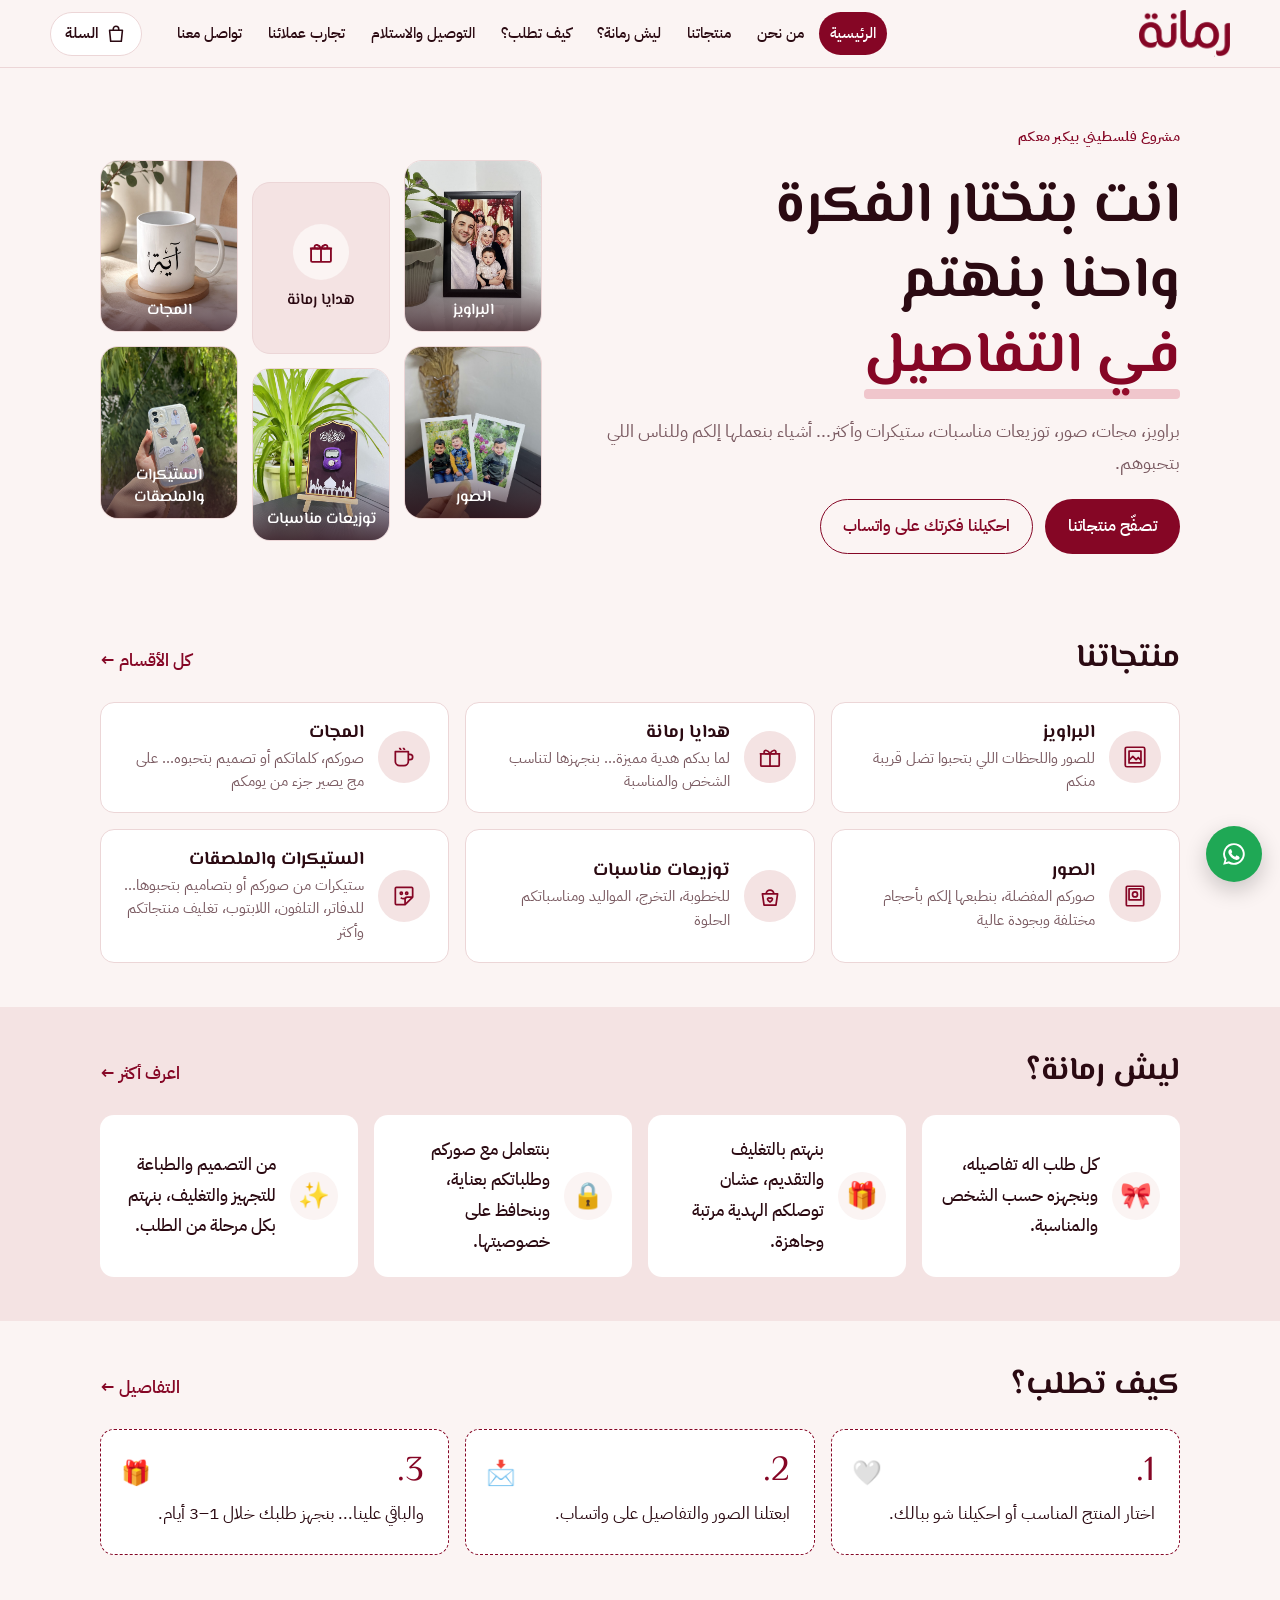
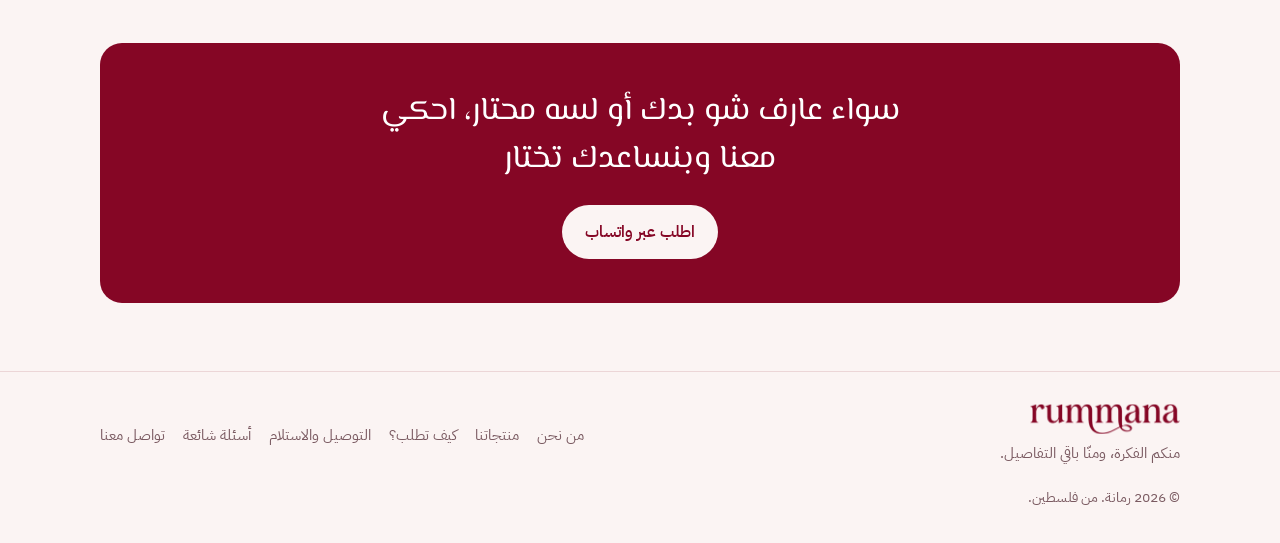
==== commit 66040c61: "Phones: keep hero headline on two lines, icon-only home button Co-Authored-By: Claude Opus 5.5 (1M c" ====
--- a/index.html
+++ b/index.html
@@ -29,7 +29,7 @@
 <header class="topbar">
   <div class="topbar-in">
     <a href="#home" class="brand" aria-label="رمانة، الصفحة الرئيسية"><span class="logo-ar" role="img" aria-label="رمانة"></span></a>
-    <a href="#home" class="home-btn" aria-label="الرئيسية"><svg viewBox="0 0 24 24" width="20" height="20" fill="none" stroke="currentColor" stroke-width="1.8" stroke-linejoin="round" stroke-linecap="round" aria-hidden="true"><path d="M3.5 10.5 12 3.5l8.5 7"/><path d="M5.5 9v11h13V9"/><path d="M10 20v-6h4v6"/></svg><span>الرئيسية</span></a>
+    <a href="#home" class="home-btn" aria-label="الرئيسية" title="الرئيسية"><svg viewBox="0 0 24 24" width="20" height="20" fill="none" stroke="currentColor" stroke-width="1.8" stroke-linejoin="round" stroke-linecap="round" aria-hidden="true"><path d="M3.5 10.5 12 3.5l8.5 7"/><path d="M5.5 9v11h13V9"/><path d="M10 20v-6h4v6"/></svg></a>
     <button class="menu-btn" id="menuBtn" aria-expanded="false" aria-controls="mainNav"><span></span><span></span><span></span><b class="sr">القائمة</b></button>
     <button class="cart-btn" id="cartBtn" aria-controls="cart" aria-label="سلة الطلب">
       <svg viewBox="0 0 24 24" width="22" height="22" fill="none" stroke="currentColor" stroke-width="1.7" stroke-linejoin="round" aria-hidden="true"><path d="M5 8h14l-1.2 12H6.2L5 8Z"/><path d="M9 8V6.5a3 3 0 0 1 6 0V8"/></svg>
--- a/assets/style.css
+++ b/assets/style.css
@@ -19,7 +19,7 @@
 
 *,*::before,*::after{box-sizing:border-box}
 [hidden]{display:none!important}
-html{scroll-behavior:smooth}
+html{scroll-behavior:smooth;-webkit-text-size-adjust:100%;text-size-adjust:100%}
 body{margin:0;background:var(--bg);color:var(--ink);font-family:var(--f-body);font-size:17px;line-height:1.8}
 .site{direction:rtl;min-height:100vh;display:flex;flex-direction:column;background:var(--bg);color:var(--ink);font-family:var(--f-body);font-size:17px;line-height:1.8}
 main{flex:1}
@@ -54,7 +54,7 @@
 .menu-btn{display:none;margin-inline-start:auto;width:44px;height:44px;border:1px solid var(--line);border-radius:12px;background:var(--surface);flex-direction:column;justify-content:center;align-items:center;gap:5px;cursor:pointer}
 .menu-btn span{display:block;width:20px;height:2px;background:var(--ink);border-radius:2px;transition:transform .2s}
 
-.home-btn{display:none;align-items:center;gap:6px;height:44px;padding:0 14px;border-radius:999px;border:1px solid var(--line);background:var(--surface);color:var(--brand);text-decoration:none;font-weight:600;font-size:.95rem;flex:none;order:1;margin-inline-start:auto}
+.home-btn{display:none;align-items:center;justify-content:center;width:44px;height:44px;border-radius:12px;border:1px solid var(--line);background:var(--surface);color:var(--brand);text-decoration:none;font-weight:600;font-size:.95rem;flex:none;order:1;margin-inline-start:auto}
 .home-btn:hover{border-color:var(--brand)}
 @media (max-width:1060px){
   .home-btn{display:inline-flex}
@@ -97,6 +97,8 @@
 .tile.has-img b{position:relative;width:100%;padding:24px 8px 10px;color:#fff;background:linear-gradient(transparent,rgba(43,10,18,.72))}
 @media (max-width:820px){
   .hero{grid-template-columns:1fr;padding-block:32px 16px}
+  /* keep "واحنا بنهتم في التفاصيل" on one line on every phone width */
+  .hero h1{font-size:min(3rem,calc((100vw - 40px) / 10.2));text-wrap:wrap}
   .hero-art{max-width:460px;width:100%;margin-inline:auto;gap:10px}
 }
 
@@ -176,7 +178,14 @@
 .prod.sample{opacity:.75}
 .sample-tag{align-self:flex-start;font-size:.75rem;background:var(--tint);color:var(--brand);padding:2px 10px;border-radius:999px;font-weight:600}
 @media (max-width:900px){.prod-grid{grid-template-columns:repeat(2,minmax(0,1fr))}}
-@media (max-width:520px){.prod-grid{grid-template-columns:1fr}}
+@media (max-width:520px){
+  .prod-grid{gap:10px}
+  .prod-body{padding:10px;gap:4px}
+  .prod h3{font-size:.98rem}
+  .prod-foot{flex-direction:column;align-items:stretch;gap:6px}
+  .prod .btn{padding:8px 10px;font-size:.88rem}
+  .prod.sample{grid-column:1/-1}
+}
 .custom-note{margin-top:32px;background:var(--tint);border-radius:var(--r);padding:22px;display:flex;align-items:center;justify-content:space-between;gap:16px;flex-wrap:wrap}
 .custom-note p{font-weight:500;font-size:1.08rem}
 .other-cats{margin-top:40px;display:flex;flex-direction:column;gap:14px}
@@ -240,8 +249,7 @@
   .cart-btn{order:3}
   .mainnav{order:4}
 }
-@media (max-width:420px){.cart-label{display:none}.topbar-in{gap:10px}.home-btn{padding:0 12px}}
-@media (max-width:360px){.home-btn span{display:none}}
+@media (max-width:420px){.cart-label{display:none}.topbar-in{gap:10px}}
 
 /* ---------- drawer ---------- */
 body.lock{overflow:hidden}
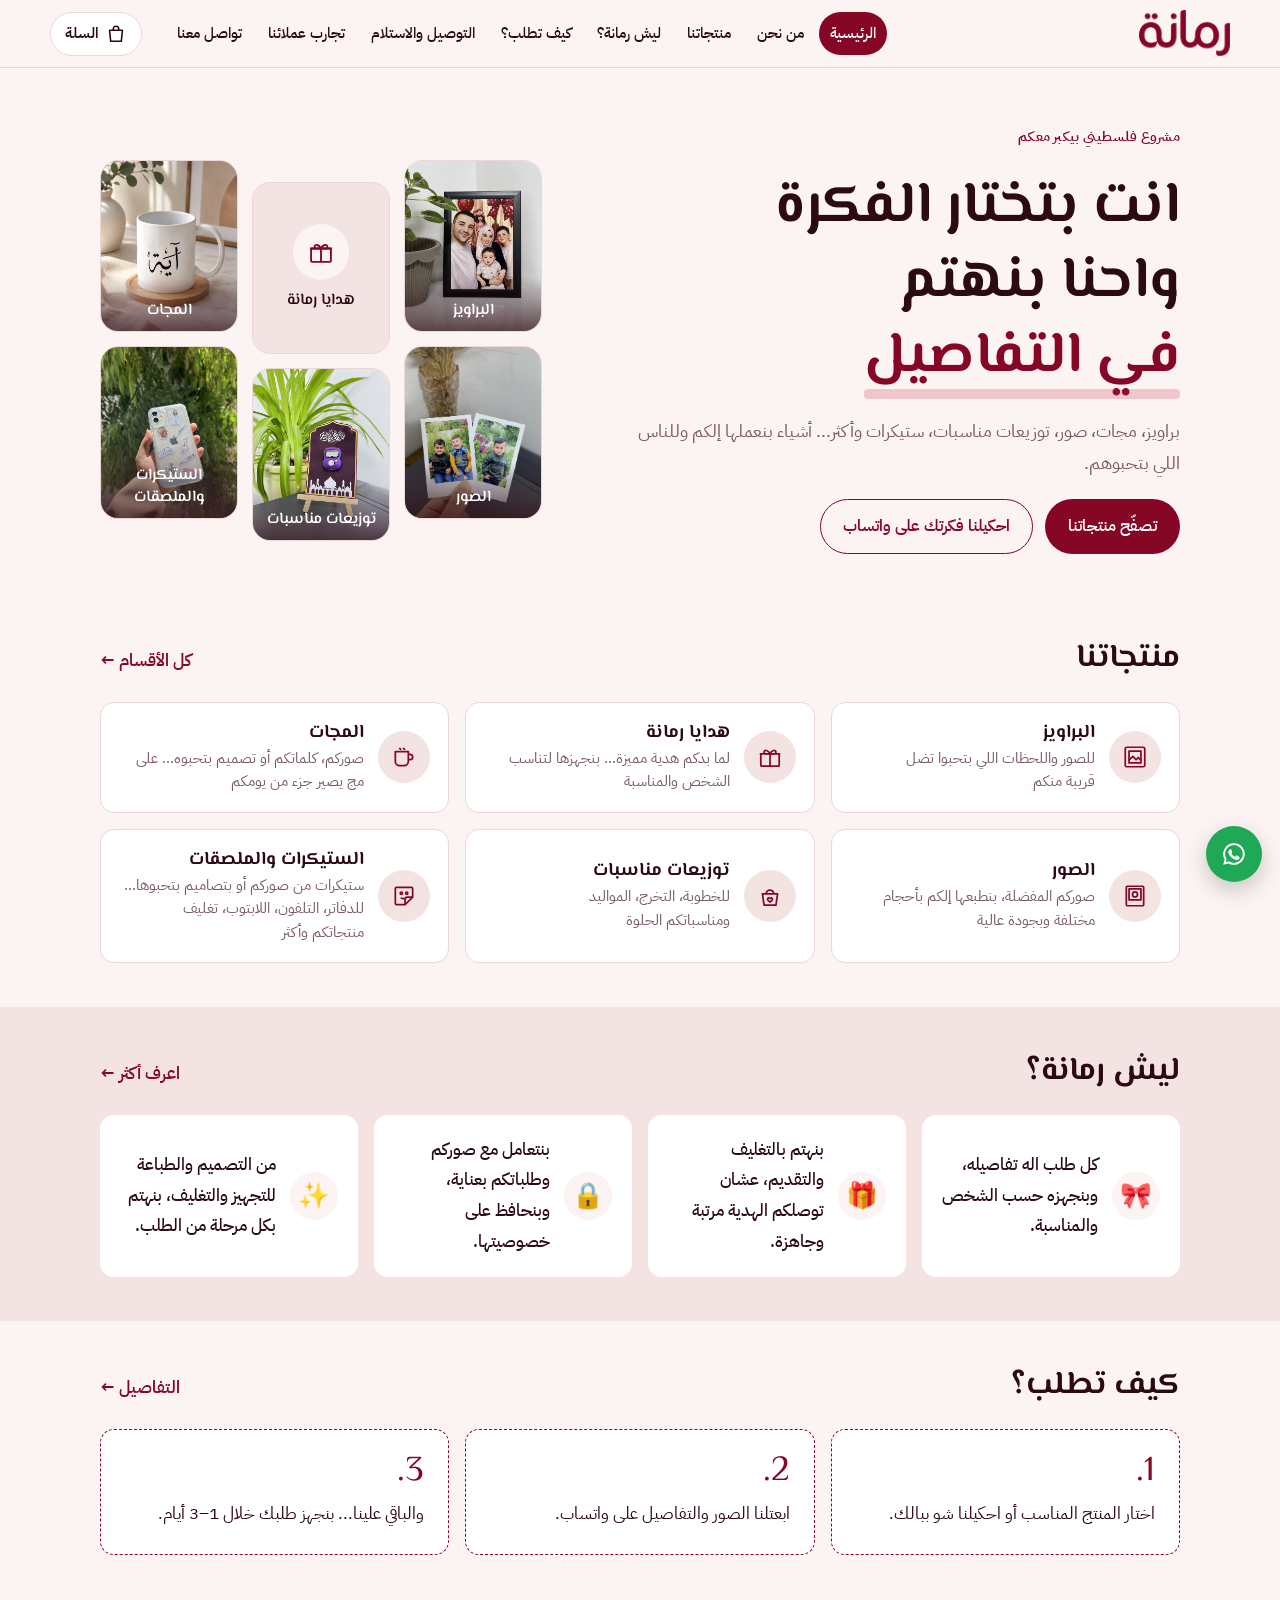
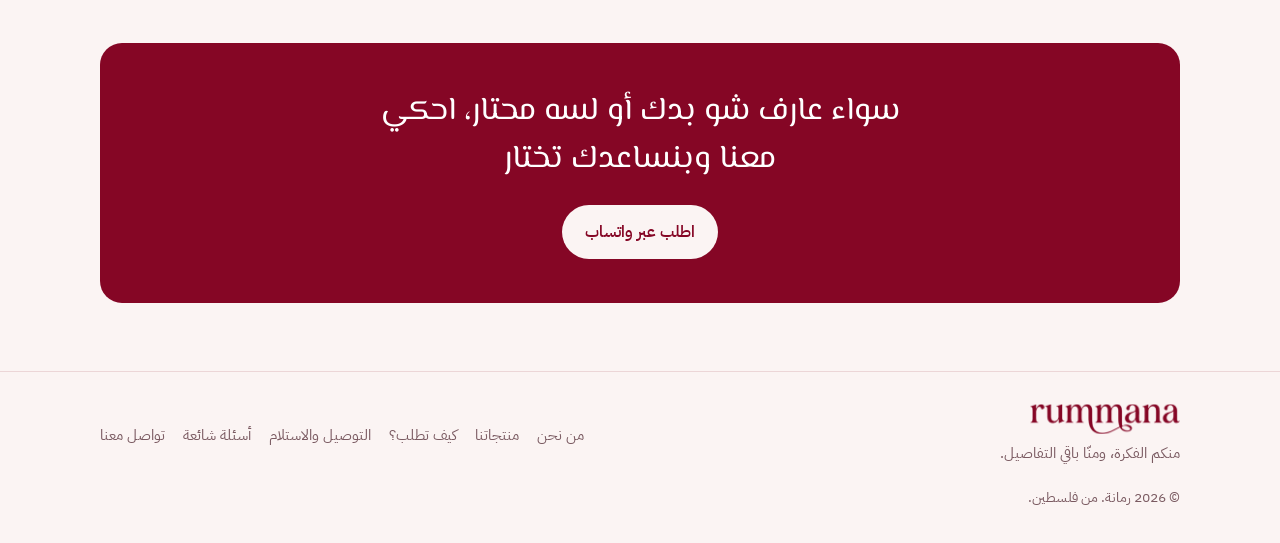
==== commit bcb5c284: "About: restore quote style on the closing sentence Co-Authored-By: Claude Opus 5.5 (1M context) <nor" ====
--- a/index.html
+++ b/index.html
@@ -107,7 +107,7 @@
         <p class="first">بلشت رمانة في 2025 من حبّنا للفن، الصور، والتفاصيل الحلوة. ومن فكرة بسيطة: الهدية بتكون أحلى لما تكون معمولة خصيصًا للشخص اللي بنحبّه.</p>
         <p>عشان هيك، بنعمل هدايا ومنتجات مخصصة من صوركم، كلماتكم وأفكاركم، ونهتم إنها تطلع بطريقة تشبهكم وتناسب الأشخاص والمناسبات اللي اخترتوها إلها.</p>
         <p>من الطباعة والتصميم للتجهيز والتغليف، كل مرحلة في رمانة بنهتم فيها، وبنتعاون كمان مع سيدات فلسطينيات في بعض المنتجات اليدوية، عشان تضل اللمسة الفلسطينية حاضرة في جزء من اللي بنقدمه.</p>
-        <p>رمانة لسه ببدايتها، وعم تكبر مع كل طلب، وكل شخص اختار يكون جزء من حكايتها</p>
+        <p class="pull">رمانة لسه ببدايتها، وعم تكبر مع كل طلب، وكل شخص اختار يكون جزء من حكايتها</p>
       </div>
       <aside class="facts">
         <div><span>التأسيس</span><b>2025</b></div>
--- a/assets/style.css
+++ b/assets/style.css
@@ -30,6 +30,8 @@
 h2{font-size:clamp(1.45rem,1.1rem + 1.2vw,2rem)}
 h3{font-size:1.2rem}
 p{margin:0}
+/* no single word left alone on the last line (Chrome/Android, Safari 26+) */
+p,li,blockquote,figcaption,label,h3,.c-card span{text-wrap:pretty}
 .sr{position:absolute;width:1px;height:1px;overflow:hidden;clip:rect(0 0 0 0)}
 .wrap{width:100%;max-width:1120px;margin-inline:auto;padding-inline:20px}
 :focus-visible{outline:3px solid var(--seed);outline-offset:3px;border-radius:6px}
@@ -98,7 +100,7 @@
 @media (max-width:820px){
   .hero{grid-template-columns:1fr;padding-block:32px 16px}
   /* keep "واحنا بنهتم في التفاصيل" on one line on every phone width */
-  .hero h1{font-size:min(3rem,calc((100vw - 40px) / 10.2));text-wrap:wrap}
+  .hero h1{font-size:min(3rem,calc((100vw - 40px) / 11.2));text-wrap:wrap}
   .hero-art{max-width:460px;width:100%;margin-inline:auto;gap:10px}
 }
 
@@ -137,6 +139,11 @@
 .why-grid.big .why p{font-size:1.15rem}
 @media (max-width:900px){.why-grid{grid-template-columns:repeat(2,minmax(0,1fr))}}
 @media (max-width:560px){.why-grid,.why-grid.big{grid-template-columns:1fr}}
+@media (max-width:560px){
+  .why-grid.big .why{padding:18px 16px}
+  .why-grid.big .why p{font-size:1.05rem}
+  .why .em{width:44px;height:44px;font-size:1.45rem}
+}
 
 /* steps (a real sequence) */
 .steps{list-style:none;margin:0;padding:0;display:grid;grid-template-columns:repeat(3,minmax(0,1fr));gap:16px;counter-reset:s}
@@ -148,6 +155,11 @@
 
 .closing{background:var(--brand);color:var(--brand-ink);border-radius:22px;padding:44px 28px;display:flex;flex-direction:column;align-items:center;gap:22px;text-align:center}
 .closing-line{font-family:var(--f-display);font-size:clamp(1.35rem,1rem + 1.4vw,2rem);max-width:30ch;line-height:1.5}
+/* phones: the closing sentence always fits on two lines */
+@media (max-width:560px){
+  .closing{padding-inline:20px}
+  .closing-line{max-width:none;font-size:min(1.35rem,calc((100vw - 80px) / 14.5));text-wrap:balance}
+}
 
 /* about */
 .about{display:grid;grid-template-columns:1.6fr 1fr;gap:40px;align-items:start}
@@ -169,6 +181,7 @@
 .prod-img img{width:100%;height:100%;object-fit:cover}
 .prod-img.ph{border-bottom:1px dashed var(--line);color:var(--muted);font-size:.95rem;text-align:center;padding:12px;gap:6px;align-content:center}
 .prod-img.ph svg{width:40px;height:40px;color:var(--brand);opacity:.6;margin-inline:auto}
+.prod-body h3{text-wrap:balance}
 .prod-body{padding:16px;display:flex;flex-direction:column;gap:8px;flex:1}
 .prod-body p{color:var(--muted);font-size:.93rem;line-height:1.6}
 .prod-foot{margin-top:auto;display:flex;align-items:center;justify-content:space-between;gap:10px;padding-top:8px;flex-wrap:wrap}
